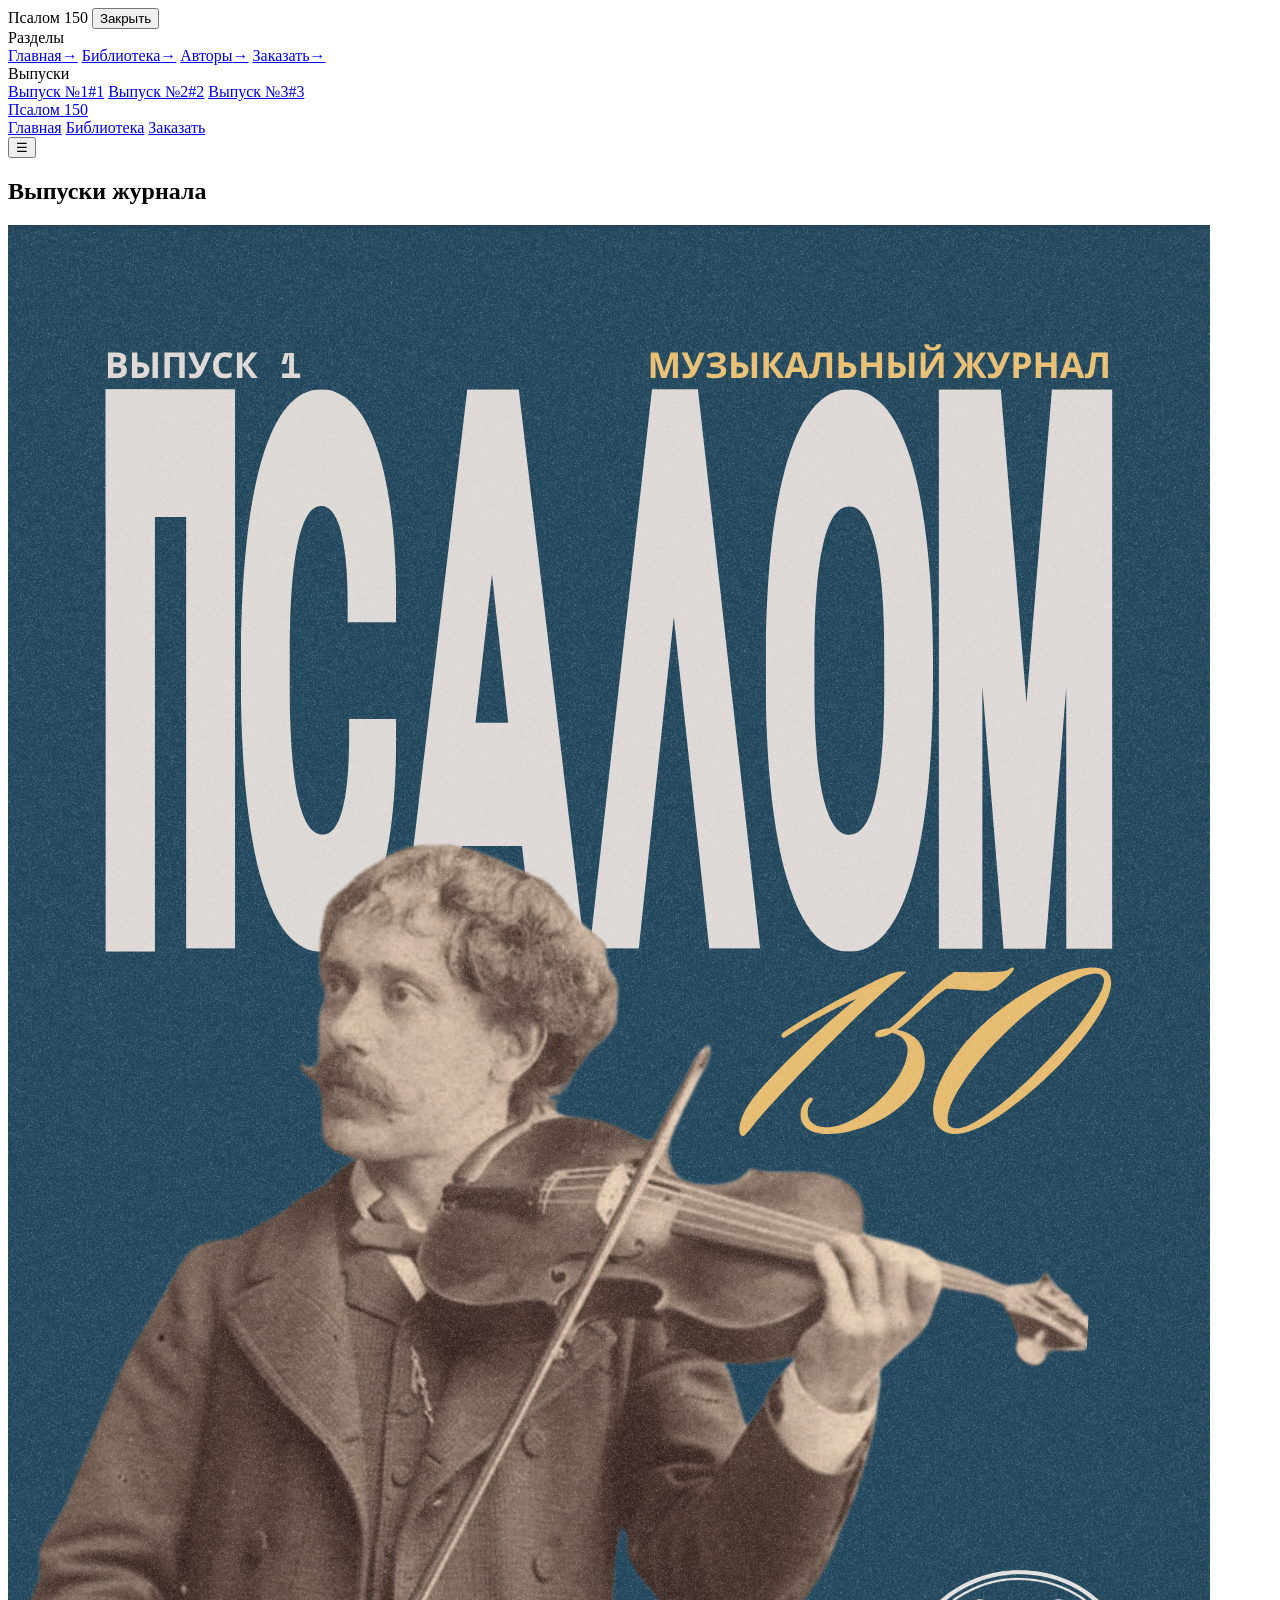
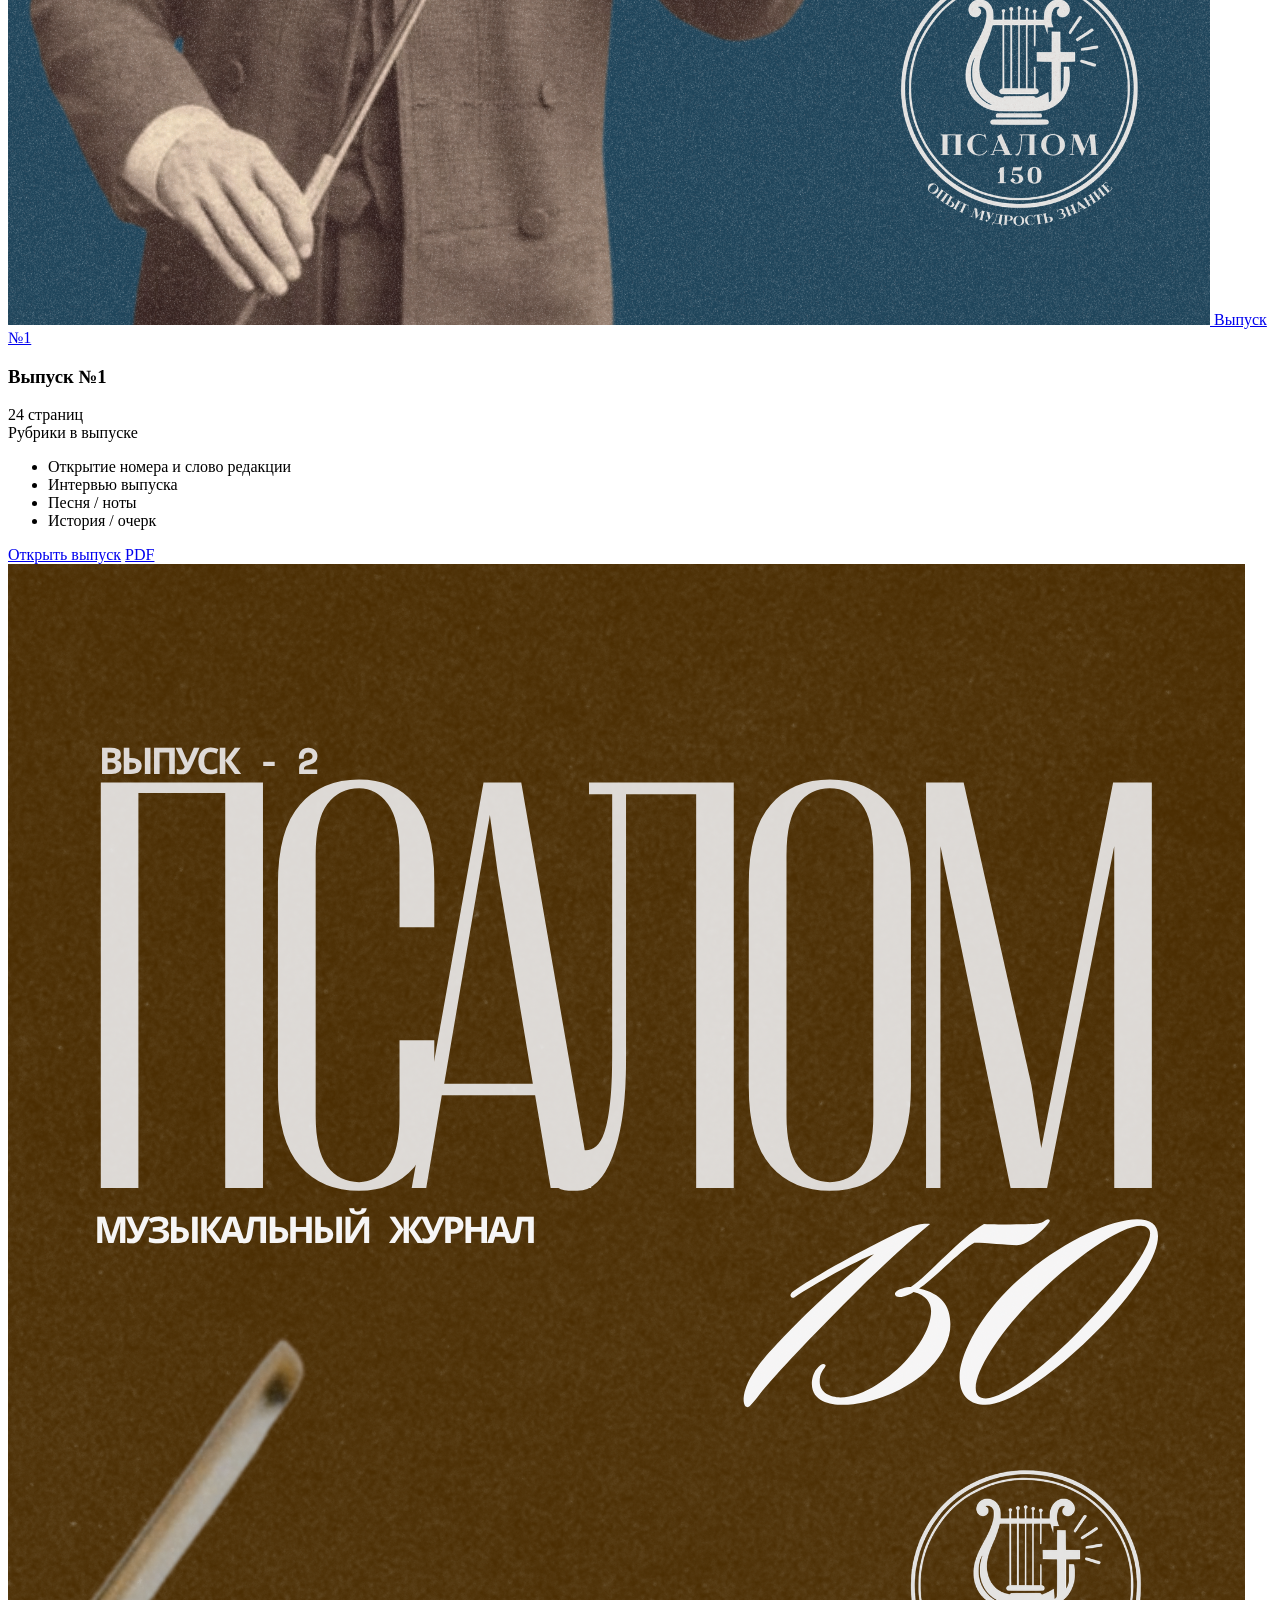
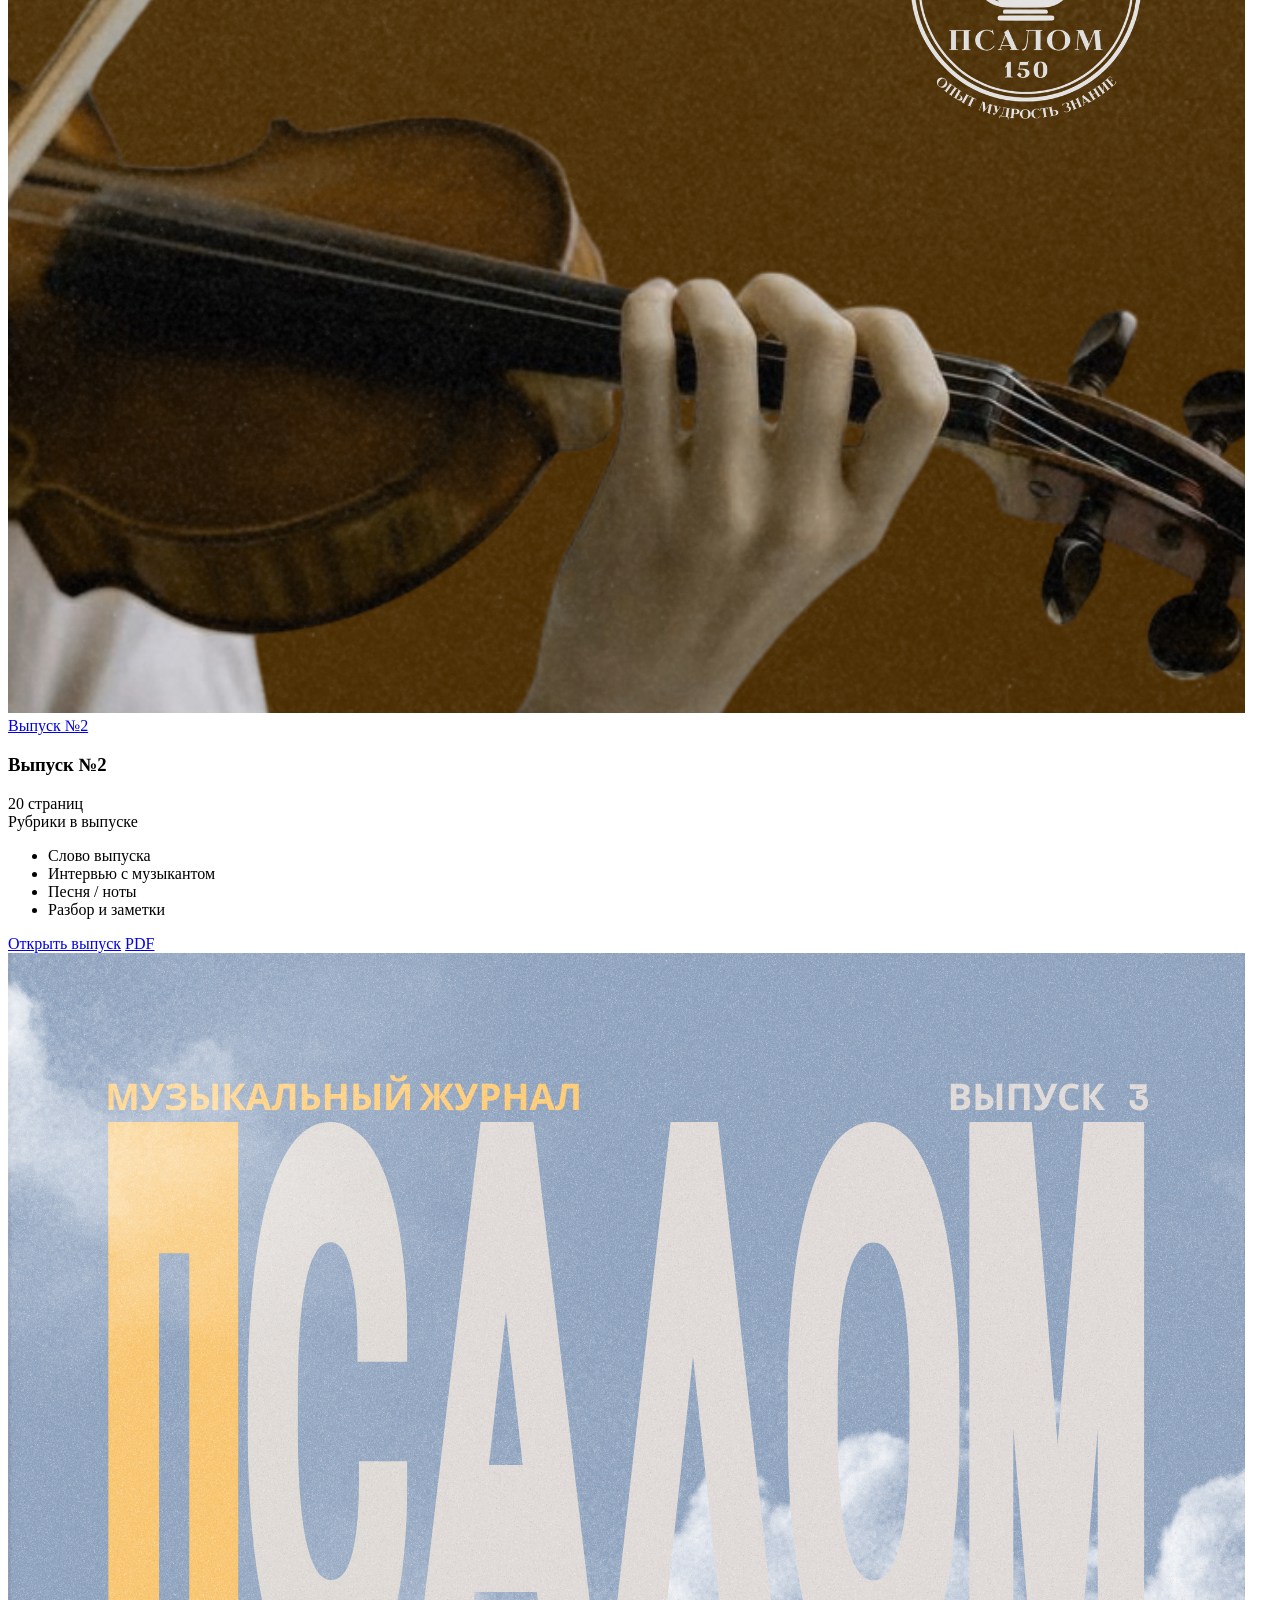
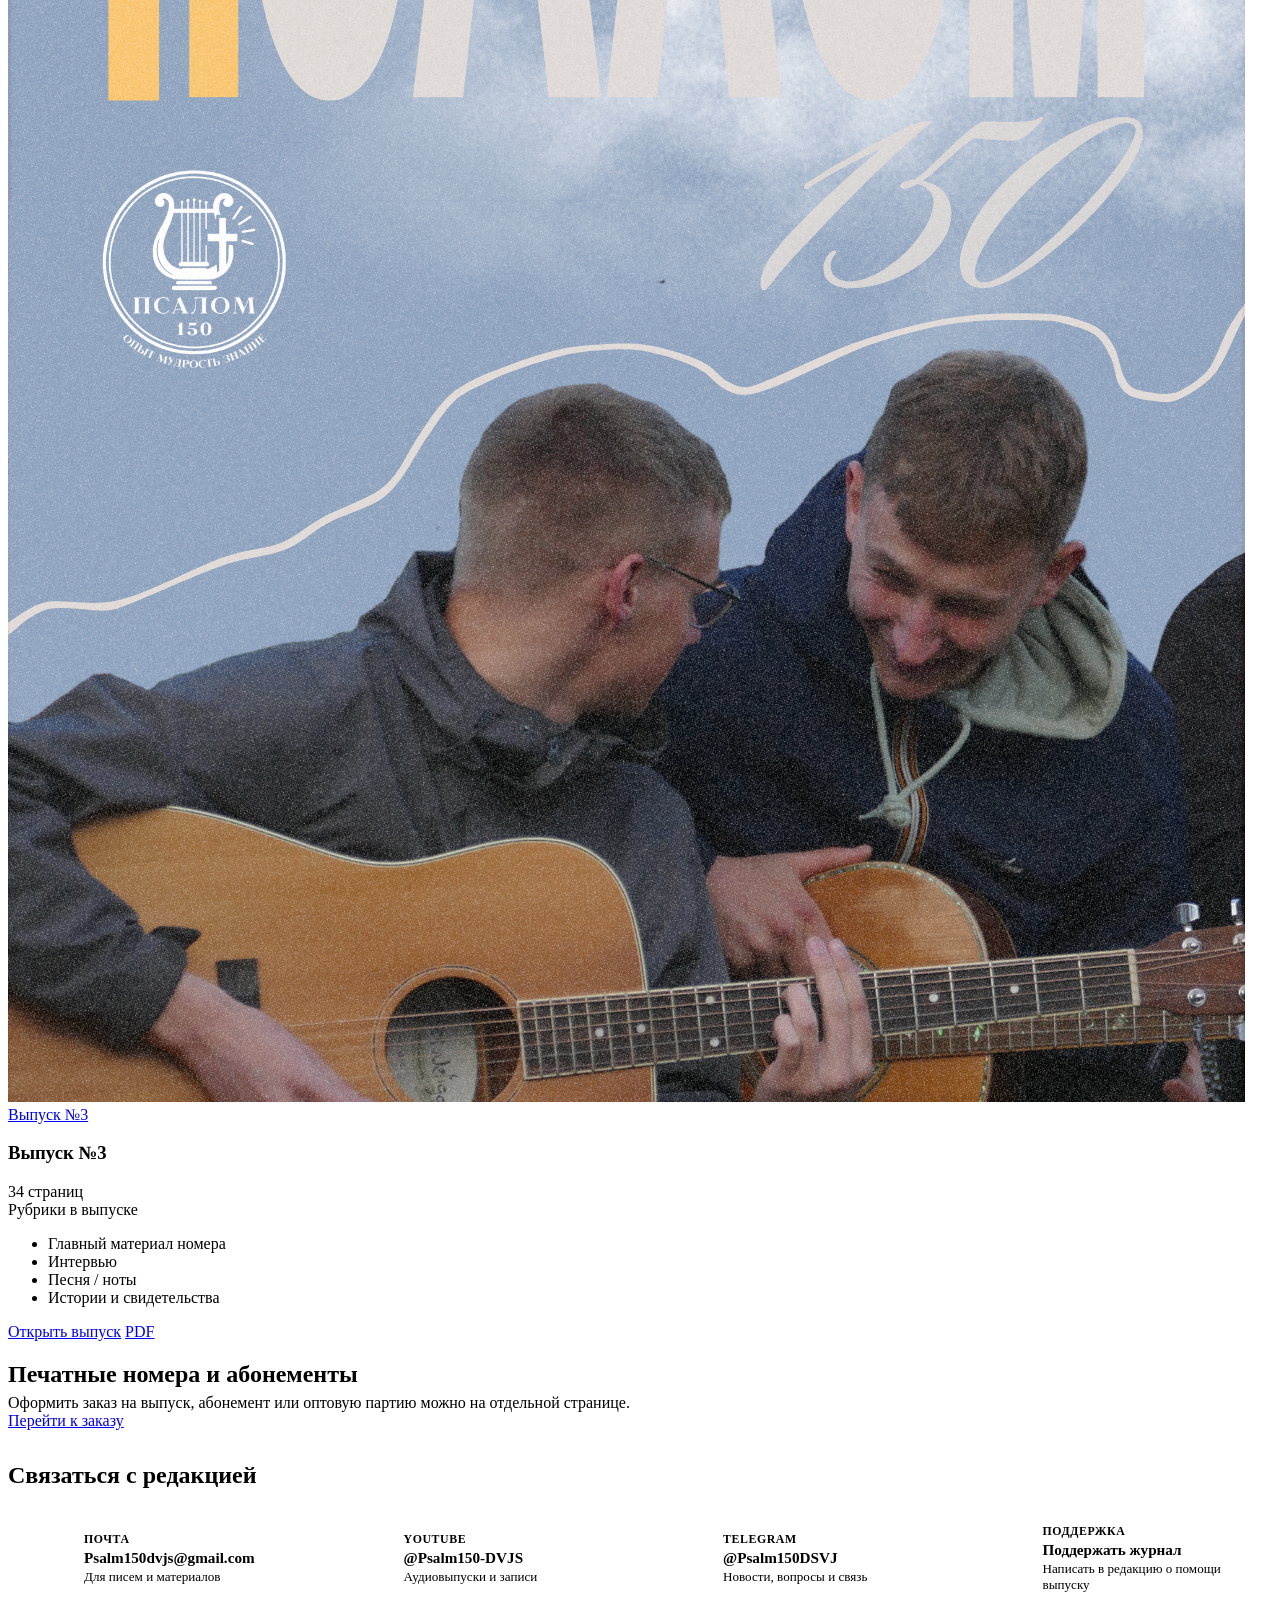
==== index.html @ 470414a0 "icons1" ====
<!DOCTYPE html>
<html lang="ru">
<head>
  <meta charset="UTF-8" />
  <meta name="viewport" content="width=device-width, initial-scale=1.0" />
  <title>Псалом 150</title>
  <link rel="stylesheet" href="styles.css" />
</head>
<body>
  <div id="drawerBackdrop" class="drawer-backdrop" aria-hidden="true"></div>
  <aside id="sideDrawer" class="drawer" aria-label="Меню навигации" aria-hidden="true">
    <div class="drawer-top">
      <span class="drawer-title">Псалом 150</span>
      <button id="closeDrawerBtn" type="button" class="drawer-close">Закрыть</button>
    </div>
    <div class="drawer-group">
      <div class="drawer-label">Разделы</div>
      <a class="drawer-link" href="index.html"><span>Главная</span><span>→</span></a>
      <a class="drawer-link" href="library.html"><span>Библиотека</span><span>→</span></a>
      <a class="drawer-link" href="library.html#authors-block"><span>Авторы</span><span>→</span></a>
      <a class="drawer-link" href="order.html"><span>Заказать</span><span>→</span></a>
    </div>
    <div class="drawer-group">
      <div class="drawer-label">Выпуски</div>
      <a class="drawer-link" href="issue-1.html"><span>Выпуск №1</span><span>#1</span></a>
      <a class="drawer-link" href="issue-2.html"><span>Выпуск №2</span><span>#2</span></a>
      <a class="drawer-link" href="issue-3.html"><span>Выпуск №3</span><span>#3</span></a>
    </div>
  </aside>

  <div class="container">
    <header>
      <a href="index.html" class="brand">Псалом 150</a>
      <div class="header-right">
        <div class="top-links">
          <a href="index.html">Главная</a>
          <a href="library.html">Библиотека</a>
          <a href="order.html">Заказать</a>
        </div>
        <button id="openDrawerBtn" type="button" class="menu-btn" aria-label="Открыть меню">☰</button>
      </div>
    </header>

    <section>
      <h2>Выпуски журнала</h2>
      <div id="homeIssuesGrid" class="issues-grid"></div>
    </section>

    <section class="order-banner">
      <div>
        <h2 style="margin-bottom:6px;">Печатные номера и абонементы</h2>
        <p class="muted" style="margin:0;">Оформить заказ на выпуск, абонемент или оптовую партию можно на отдельной странице.</p>
      </div>
      <a class="btn" href="order.html">Перейти к заказу</a>
    </section>

    <section class="contacts-section">
      <h2>Связаться с редакцией</h2>
      <div class="contacts-grid">
        <!-- Почта -->
        <a class="contact-card" href="mailto:Psalm150dvjs@gmail.com">
          <span class="contact-icon-box" aria-hidden="true">
            <svg viewBox="0 0 24 24" fill="currentColor">
              <path d="M4 6h16a2 2 0 0 1 2 2v8a2 2 0 0 1-2 2H4a2 2 0 0 1-2-2V8a2 2 0 0 1 2-2zm0 2v.4l8 5 8-5V8H4zm16 8v-5.2l-7.4 4.63a1 1 0 0 1-1.2 0L4 10.8V16h16z"/>
            </svg>
          </span>
          <span class="contact-info">
            <span class="contact-label">Почта</span>
            <span class="contact-value">Psalm150dvjs@gmail.com</span>
            <span class="contact-hint">Для писем и материалов</span>
          </span>
        </a>

        <!-- YouTube -->
        <a class="contact-card" href="https://www.youtube.com/@Psalm150-DVJS" target="_blank" rel="noopener">
          <span class="contact-icon-box" aria-hidden="true">
            <svg viewBox="0 0 24 24" fill="currentColor">
              <path d="M21.6 7.2a2.75 2.75 0 0 0-1.94-1.95C17.95 4.8 12 4.8 12 4.8s-5.95 0-7.66.45A2.75 2.75 0 0 0 2.4 7.2 28.8 28.8 0 0 0 2 12a28.8 28.8 0 0 0 .4 4.8 2.75 2.75 0 0 0 1.94 1.95c1.71.45 7.66.45 7.66.45s5.95 0 7.66-.45a2.75 2.75 0 0 0 1.94-1.95A28.8 28.8 0 0 0 22 12a28.8 28.8 0 0 0-.4-4.8zM10 15.1V8.9l5.4 3.1-5.4 3.1z"/>
            </svg>
          </span>
          <span class="contact-info">
            <span class="contact-label">YouTube</span>
            <span class="contact-value">@Psalm150-DVJS</span>
            <span class="contact-hint">Аудиовыпуски и записи</span>
          </span>
        </a>

        <!-- Telegram -->
        <a class="contact-card" href="https://t.me/Psalm150DSVJ" target="_blank" rel="noopener">
          <span class="contact-icon-box" aria-hidden="true">
            <svg viewBox="0 0 24 24" fill="currentColor">
              <path d="M20.66 4.71 3.38 11.38c-1.18.47-1.17 1.13-.22 1.42l4.43 1.38 10.25-6.47c.48-.3.93-.14.56.19l-8.3 7.49-.31 4.56c.45 0 .65-.21.9-.45l2.16-2.1 4.5 3.32c.83.46 1.42.22 1.63-.76l2.95-13.9c.3-1.22-.47-1.77-1.27-1.21z"/>
            </svg>
          </span>
          <span class="contact-info">
            <span class="contact-label">Telegram</span>
            <span class="contact-value">@Psalm150DSVJ</span>
            <span class="contact-hint">Новости, вопросы и связь</span>
          </span>
        </a>

        <!-- Поддержка (заглушка в стиле двойного P с картинки) -->
        <a class="contact-card" href="https://t.me/Psalm150DSVJ" target="_blank" rel="noopener">
          <span class="contact-icon-box" aria-hidden="true">
            <svg viewBox="0 0 24 24" fill="currentColor">
              <path d="M7.2 4.5h5.3c2.5 0 4.1 1.3 4.1 3.4 0 2.3-1.7 3.9-4.3 3.9H9.5l-.7 4.2H6.1l1.1-11.5zm2.4 5.3h1.6c1.3 0 2.2-.7 2.2-1.9 0-.9-.6-1.4-1.8-1.4H10l-.4 3.3z" opacity="0.58"/>
              <path d="M9.8 7.5h5.3c2.5 0 4.1 1.3 4.1 3.4 0 2.3-1.7 3.9-4.3 3.9h-2.1l-.7 4.2H9.4l.4-11.5zm2.4 5.3h1.6c1.3 0 2.2-.7 2.2-1.9 0-.9-.6-1.4-1.8-1.4h-1.6l-.4 3.3z"/>
            </svg>
          </span>
          <span class="contact-info">
            <span class="contact-label">Поддержка</span>
            <span class="contact-value">Поддержать журнал</span>
            <span class="contact-hint">Написать в редакцию о помощи выпуску</span>
          </span>
        </a>
      </div>
    </section>
  </div>

  <script src="app.js"></script>
</body>
</html>
---- styles.css ----
/* Contacts Footer Section */
.contacts-section {
  margin-top: 32px;
}

.contacts-grid {
  display: grid;
  grid-template-columns: repeat(auto-fit, minmax(215px, 1fr));
  gap: 14px;
}

.contact-card {
  display: flex;
  align-items: center;
  gap: 14px;
  background: var(--surface);
  border: 1px solid var(--border);
  border-radius: 14px;
  padding: 15px 16px;
  text-decoration: none;
  color: var(--text);
  box-shadow: var(--shadow);
  transition: border-color 0.16s ease, transform 0.12s ease;
}

.contact-card:hover {
  border-color: var(--accent);
  transform: translateY(-2px);
}

.contact-icon-box {
  flex: 0 0 46px;
  width: 46px;
  height: 46px;
  border-radius: 9px;
  background: var(--accent);
  color: #ffffff;
  display: inline-flex;
  align-items: center;
  justify-content: center;
  transition: background 0.16s ease;
}

.contact-card:hover .contact-icon-box {
  background: var(--accent-hover);
}

.contact-icon-box svg {
  width: 22px;
  height: 22px;
  display: block;
}

.contact-info {
  display: flex;
  flex-direction: column;
  gap: 2px;
  min-width: 0;
}

.contact-label {
  font-size: 0.74rem;
  font-weight: 700;
  text-transform: uppercase;
  letter-spacing: 0.05em;
  color: var(--accent);
}

.contact-value {
  font-size: 0.95rem;
  font-weight: 600;
  word-break: break-word;
}

.contact-hint {
  font-size: 0.82rem;
  color: var(--muted);
}
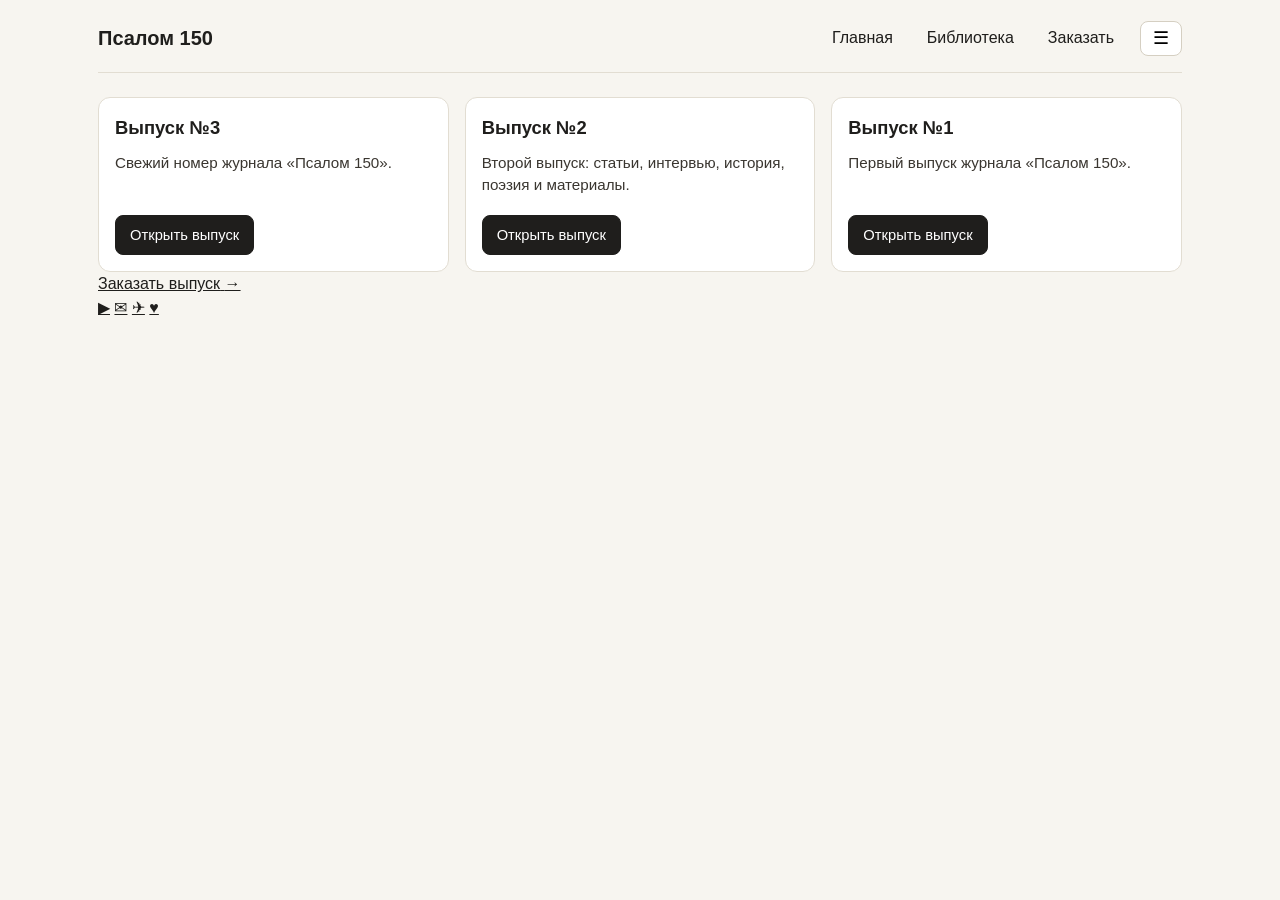
==== commit 582d2e5e: "index" ====
--- a/index.html
+++ b/index.html
@@ -22,9 +22,9 @@
     </div>
     <div class="drawer-group">
       <div class="drawer-label">Выпуски</div>
+      <a class="drawer-link" href="issue-3.html"><span>Выпуск №3</span><span>#3</span></a>
+      <a class="drawer-link" href="issue-2.html"><span>Выпуск №2</span><span>#2</span></a>
       <a class="drawer-link" href="issue-1.html"><span>Выпуск №1</span><span>#1</span></a>
-      <a class="drawer-link" href="issue-2.html"><span>Выпуск №2</span><span>#2</span></a>
-      <a class="drawer-link" href="issue-3.html"><span>Выпуск №3</span><span>#3</span></a>
     </div>
   </aside>
 
@@ -41,80 +41,45 @@
       </div>
     </header>
 
-    <section>
-      <h2>Выпуски журнала</h2>
-      <div id="homeIssuesGrid" class="issues-grid"></div>
+    <section aria-label="Последние выпуски">
+      <div id="homeLatestIssues" class="issues-grid">
+        <article class="issue-card">
+          <h3>Выпуск №3</h3>
+          <p>Свежий номер журнала «Псалом 150».</p>
+          <div class="entry-actions">
+            <a class="btn" href="issue-3.html">Открыть выпуск</a>
+          </div>
+        </article>
+        <article class="issue-card">
+          <h3>Выпуск №2</h3>
+          <p>Второй выпуск: статьи, интервью, история, поэзия и материалы.</p>
+          <div class="entry-actions">
+            <a class="btn" href="issue-2.html">Открыть выпуск</a>
+          </div>
+        </article>
+        <article class="issue-card">
+          <h3>Выпуск №1</h3>
+          <p>Первый выпуск журнала «Псалом 150».</p>
+          <div class="entry-actions">
+            <a class="btn" href="issue-1.html">Открыть выпуск</a>
+          </div>
+        </article>
+      </div>
     </section>
 
-    <section class="order-banner">
-      <div>
-        <h2 style="margin-bottom:6px;">Печатные номера и абонементы</h2>
-        <p class="muted" style="margin:0;">Оформить заказ на выпуск, абонемент или оптовую партию можно на отдельной странице.</p>
-      </div>
-      <a class="btn" href="order.html">Перейти к заказу</a>
+    <section class="order-banner" aria-label="Заказать выпуск">
+      <a class="order-banner-link" href="order.html">
+        <span>Заказать выпуск</span>
+        <span>→</span>
+      </a>
     </section>
 
-    <section class="contacts-section">
-      <h2>Связаться с редакцией</h2>
-      <div class="contacts-grid">
-        <!-- Почта -->
-        <a class="contact-card" href="mailto:Psalm150dvjs@gmail.com">
-          <span class="contact-icon-box" aria-hidden="true">
-            <svg viewBox="0 0 24 24" fill="currentColor">
-              <path d="M4 6h16a2 2 0 0 1 2 2v8a2 2 0 0 1-2 2H4a2 2 0 0 1-2-2V8a2 2 0 0 1 2-2zm0 2v.4l8 5 8-5V8H4zm16 8v-5.2l-7.4 4.63a1 1 0 0 1-1.2 0L4 10.8V16h16z"/>
-            </svg>
-          </span>
-          <span class="contact-info">
-            <span class="contact-label">Почта</span>
-            <span class="contact-value">Psalm150dvjs@gmail.com</span>
-            <span class="contact-hint">Для писем и материалов</span>
-          </span>
-        </a>
-
-        <!-- YouTube -->
-        <a class="contact-card" href="https://www.youtube.com/@Psalm150-DVJS" target="_blank" rel="noopener">
-          <span class="contact-icon-box" aria-hidden="true">
-            <svg viewBox="0 0 24 24" fill="currentColor">
-              <path d="M21.6 7.2a2.75 2.75 0 0 0-1.94-1.95C17.95 4.8 12 4.8 12 4.8s-5.95 0-7.66.45A2.75 2.75 0 0 0 2.4 7.2 28.8 28.8 0 0 0 2 12a28.8 28.8 0 0 0 .4 4.8 2.75 2.75 0 0 0 1.94 1.95c1.71.45 7.66.45 7.66.45s5.95 0 7.66-.45a2.75 2.75 0 0 0 1.94-1.95A28.8 28.8 0 0 0 22 12a28.8 28.8 0 0 0-.4-4.8zM10 15.1V8.9l5.4 3.1-5.4 3.1z"/>
-            </svg>
-          </span>
-          <span class="contact-info">
-            <span class="contact-label">YouTube</span>
-            <span class="contact-value">@Psalm150-DVJS</span>
-            <span class="contact-hint">Аудиовыпуски и записи</span>
-          </span>
-        </a>
-
-        <!-- Telegram -->
-        <a class="contact-card" href="https://t.me/Psalm150DSVJ" target="_blank" rel="noopener">
-          <span class="contact-icon-box" aria-hidden="true">
-            <svg viewBox="0 0 24 24" fill="currentColor">
-              <path d="M20.66 4.71 3.38 11.38c-1.18.47-1.17 1.13-.22 1.42l4.43 1.38 10.25-6.47c.48-.3.93-.14.56.19l-8.3 7.49-.31 4.56c.45 0 .65-.21.9-.45l2.16-2.1 4.5 3.32c.83.46 1.42.22 1.63-.76l2.95-13.9c.3-1.22-.47-1.77-1.27-1.21z"/>
-            </svg>
-          </span>
-          <span class="contact-info">
-            <span class="contact-label">Telegram</span>
-            <span class="contact-value">@Psalm150DSVJ</span>
-            <span class="contact-hint">Новости, вопросы и связь</span>
-          </span>
-        </a>
-
-        <!-- Поддержка (заглушка в стиле двойного P с картинки) -->
-        <a class="contact-card" href="https://t.me/Psalm150DSVJ" target="_blank" rel="noopener">
-          <span class="contact-icon-box" aria-hidden="true">
-            <svg viewBox="0 0 24 24" fill="currentColor">
-              <path d="M7.2 4.5h5.3c2.5 0 4.1 1.3 4.1 3.4 0 2.3-1.7 3.9-4.3 3.9H9.5l-.7 4.2H6.1l1.1-11.5zm2.4 5.3h1.6c1.3 0 2.2-.7 2.2-1.9 0-.9-.6-1.4-1.8-1.4H10l-.4 3.3z" opacity="0.58"/>
-              <path d="M9.8 7.5h5.3c2.5 0 4.1 1.3 4.1 3.4 0 2.3-1.7 3.9-4.3 3.9h-2.1l-.7 4.2H9.4l.4-11.5zm2.4 5.3h1.6c1.3 0 2.2-.7 2.2-1.9 0-.9-.6-1.4-1.8-1.4h-1.6l-.4 3.3z"/>
-            </svg>
-          </span>
-          <span class="contact-info">
-            <span class="contact-label">Поддержка</span>
-            <span class="contact-value">Поддержать журнал</span>
-            <span class="contact-hint">Написать в редакцию о помощи выпуску</span>
-          </span>
-        </a>
-      </div>
-    </section>
+    <footer class="social-bar" aria-label="Соцсети и контакты">
+      <a class="social-icon-btn" href="https://www.youtube.com/@Psalm150-DVJS" target="_blank" rel="noopener noreferrer" aria-label="YouTube" title="YouTube">▶</a>
+      <a class="social-icon-btn" href="mailto:Psalm150dvjs@gmail.com" aria-label="Почта" title="Почта">✉</a>
+      <a class="social-icon-btn" href="https://t.me/Psalm150DSVJ" target="_blank" rel="noopener noreferrer" aria-label="Telegram" title="Telegram">✈</a>
+      <a class="social-icon-btn" href="#support" aria-label="Поддержка (скоро)" title="Поддержка (заглушка)">♥</a>
+    </footer>
   </div>
 
   <script src="app.js"></script>
--- a/styles.css
+++ b/styles.css
@@ -1,78 +1,325 @@
-/* Contacts Footer Section */
-.contacts-section {
-  margin-top: 32px;
-}
-
-.contacts-grid {
+* {
+  box-sizing: border-box;
+}
+
+body {
+  margin: 0;
+  font-family: -apple-system, BlinkMacSystemFont, "Segoe UI", Roboto, Arial, sans-serif;
+  background: #f7f5f0;
+  color: #1f1e1c;
+  line-height: 1.5;
+}
+
+a {
+  color: #1f1e1c;
+}
+
+.container {
+  max-width: 1120px;
+  margin: 0 auto;
+  padding: 20px 18px 48px;
+}
+
+header {
+  display: flex;
+  justify-content: space-between;
+  align-items: center;
+  gap: 16px;
+  padding-bottom: 16px;
+  margin-bottom: 24px;
+  border-bottom: 1px solid #e2ddd2;
+}
+
+.brand {
+  font-size: 1.25rem;
+  font-weight: 700;
+  text-decoration: none;
+}
+
+.header-right {
+  display: flex;
+  align-items: center;
+  gap: 16px;
+}
+
+.top-links {
+  display: flex;
+  gap: 14px;
+  flex-wrap: wrap;
+}
+
+.top-links a {
+  text-decoration: none;
+  padding: 6px 10px;
+  border-radius: 8px;
+}
+
+.top-links a:hover {
+  background: #eae5da;
+}
+
+.menu-btn {
+  border: 1px solid #d5cfc2;
+  background: #fff;
+  border-radius: 8px;
+  padding: 6px 12px;
+  font-size: 1.1rem;
+  cursor: pointer;
+}
+
+h1 {
+  margin: 0 0 20px;
+  font-size: 2rem;
+}
+
+h2 {
+  margin: 28px 0 14px;
+  font-size: 1.35rem;
+}
+
+.filter-panel {
+  background: #fff;
+  border: 1px solid #e2ddd2;
+  border-radius: 12px;
+  padding: 16px;
+}
+
+.filter-grid {
   display: grid;
-  grid-template-columns: repeat(auto-fit, minmax(215px, 1fr));
+  grid-template-columns: repeat(auto-fit, minmax(220px, 1fr));
   gap: 14px;
 }
 
-.contact-card {
-  display: flex;
+.filter-grid label {
+  display: block;
+  font-size: 0.9rem;
+  font-weight: 600;
+  margin-bottom: 6px;
+}
+
+.filter-grid input,
+.filter-grid select {
+  width: 100%;
+  padding: 9px 12px;
+  border: 1px solid #cfc8ba;
+  border-radius: 8px;
+  background: #fff;
+  font-size: 0.95rem;
+}
+
+.entries-list,
+.issues-grid {
+  display: grid;
+  grid-template-columns: repeat(auto-fill, minmax(280px, 1fr));
+  gap: 16px;
+}
+
+.entry-card,
+.issue-card {
+  background: #fff;
+  border: 1px solid #e2ddd2;
+  border-radius: 12px;
+  padding: 16px;
+  display: flex;
+  flex-direction: column;
+  gap: 10px;
+}
+
+.entry-meta {
+  font-size: 0.85rem;
+  color: #666055;
+}
+
+.entry-title,
+.issue-card h3 {
+  margin: 0;
+  font-size: 1.15rem;
+}
+
+.entry-author {
+  font-size: 0.92rem;
+  color: #46423b;
+}
+
+.entry-note,
+.issue-card p {
+  margin: 0;
+  font-size: 0.95rem;
+  color: #3a3630;
+}
+
+.entry-actions {
+  margin-top: auto;
+  padding-top: 8px;
+  display: flex;
+  gap: 8px;
+  flex-wrap: wrap;
+}
+
+.btn {
+  display: inline-block;
+  padding: 8px 14px;
+  border-radius: 8px;
+  border: 1px solid #1f1e1c;
+  background: #1f1e1c;
+  color: #fff;
+  text-decoration: none;
+  font-size: 0.92rem;
+  cursor: pointer;
+}
+
+.btn:hover {
+  opacity: 0.9;
+}
+
+/* Боковое меню */
+.drawer-backdrop {
+  display: none;
+  position: fixed;
+  inset: 0;
+  background: rgba(0, 0, 0, 0.45);
+  z-index: 900;
+}
+
+.drawer-backdrop.open {
+  display: block;
+}
+
+.drawer {
+  position: fixed;
+  top: 0;
+  right: 0;
+  width: min(85vw, 320px);
+  height: 100vh;
+  background: #fff;
+  z-index: 950;
+  padding: 20px;
+  transform: translateX(100%);
+  transition: transform 0.2s ease;
+  overflow-y: auto;
+}
+
+.drawer.open {
+  transform: translateX(0);
+}
+
+.drawer-top {
+  display: flex;
+  justify-content: space-between;
   align-items: center;
-  gap: 14px;
-  background: var(--surface);
-  border: 1px solid var(--border);
+  margin-bottom: 20px;
+}
+
+.drawer-title {
+  font-weight: 700;
+  font-size: 1.1rem;
+}
+
+.drawer-close {
+  border: 1px solid #d5cfc2;
+  background: #fff;
+  border-radius: 8px;
+  padding: 5px 10px;
+  cursor: pointer;
+}
+
+.drawer-group {
+  margin-bottom: 20px;
+}
+
+.drawer-label {
+  font-size: 0.8rem;
+  text-transform: uppercase;
+  color: #706a5e;
+  margin-bottom: 8px;
+}
+
+.drawer-link {
+  display: flex;
+  justify-content: space-between;
+  padding: 8px 4px;
+  text-decoration: none;
+  border-bottom: 1px solid #f0ece3;
+}
+
+/* Модальное окно чтения */
+.reader-modal {
+  display: none;
+  position: fixed;
+  inset: 0;
+  z-index: 1000;
+}
+
+.reader-modal.open {
+  display: block;
+}
+
+.reader-backdrop {
+  position: fixed;
+  inset: 0;
+  background: rgba(0, 0, 0, 0.58);
+}
+
+.reader-dialog {
+  position: relative;
+  z-index: 1001;
+  width: min(94vw, 1140px);
+  height: min(92vh, 920px);
+  max-height: 92vh;
+  margin: 4vh auto;
+  background: #fff;
   border-radius: 14px;
-  padding: 15px 16px;
-  text-decoration: none;
-  color: var(--text);
-  box-shadow: var(--shadow);
-  transition: border-color 0.16s ease, transform 0.12s ease;
-}
-
-.contact-card:hover {
-  border-color: var(--accent);
-  transform: translateY(-2px);
-}
-
-.contact-icon-box {
-  flex: 0 0 46px;
-  width: 46px;
-  height: 46px;
-  border-radius: 9px;
-  background: var(--accent);
-  color: #ffffff;
-  display: inline-flex;
-  align-items: center;
-  justify-content: center;
-  transition: background 0.16s ease;
-}
-
-.contact-card:hover .contact-icon-box {
-  background: var(--accent-hover);
-}
-
-.contact-icon-box svg {
-  width: 22px;
-  height: 22px;
-  display: block;
-}
-
-.contact-info {
+  padding: 24px 28px;
   display: flex;
   flex-direction: column;
-  gap: 2px;
-  min-width: 0;
-}
-
-.contact-label {
-  font-size: 0.74rem;
-  font-weight: 700;
-  text-transform: uppercase;
-  letter-spacing: 0.05em;
-  color: var(--accent);
-}
-
-.contact-value {
-  font-size: 0.95rem;
-  font-weight: 600;
-  word-break: break-word;
-}
-
-.contact-hint {
-  font-size: 0.82rem;
-  color: var(--muted);
+  gap: 16px;
+  overflow: hidden;
+  box-shadow: 0 24px 60px rgba(0, 0, 0, 0.28);
+}
+
+.reader-header {
+  display: flex;
+  justify-content: space-between;
+  align-items: flex-start;
+  gap: 16px;
+  border-bottom: 1px solid #e6e2d8;
+  padding-bottom: 14px;
+  flex-shrink: 0;
+}
+
+.reader-body {
+  flex: 1 1 auto;
+  min-height: 0;
+  overflow-y: auto;
+  padding-right: 8px;
+  line-height: 1.7;
+  font-size: 1.05rem;
+}
+
+.reader-body p {
+  margin: 0 0 14px;
+  max-width: 78ch;
+  white-space: pre-line;
+}
+
+.reader-footer {
+  border-top: 1px solid #e6e2d8;
+  padding-top: 14px;
+  display: flex;
+  justify-content: flex-end;
+  flex-shrink: 0;
+}
+
+@media (max-width: 640px) {
+  .reader-dialog {
+    width: 96vw;
+    height: 94vh;
+    max-height: 94vh;
+    margin: 3vh auto;
+    padding: 16px;
+  }
+
+  .top-links {
+    display: none;
+  }
 }
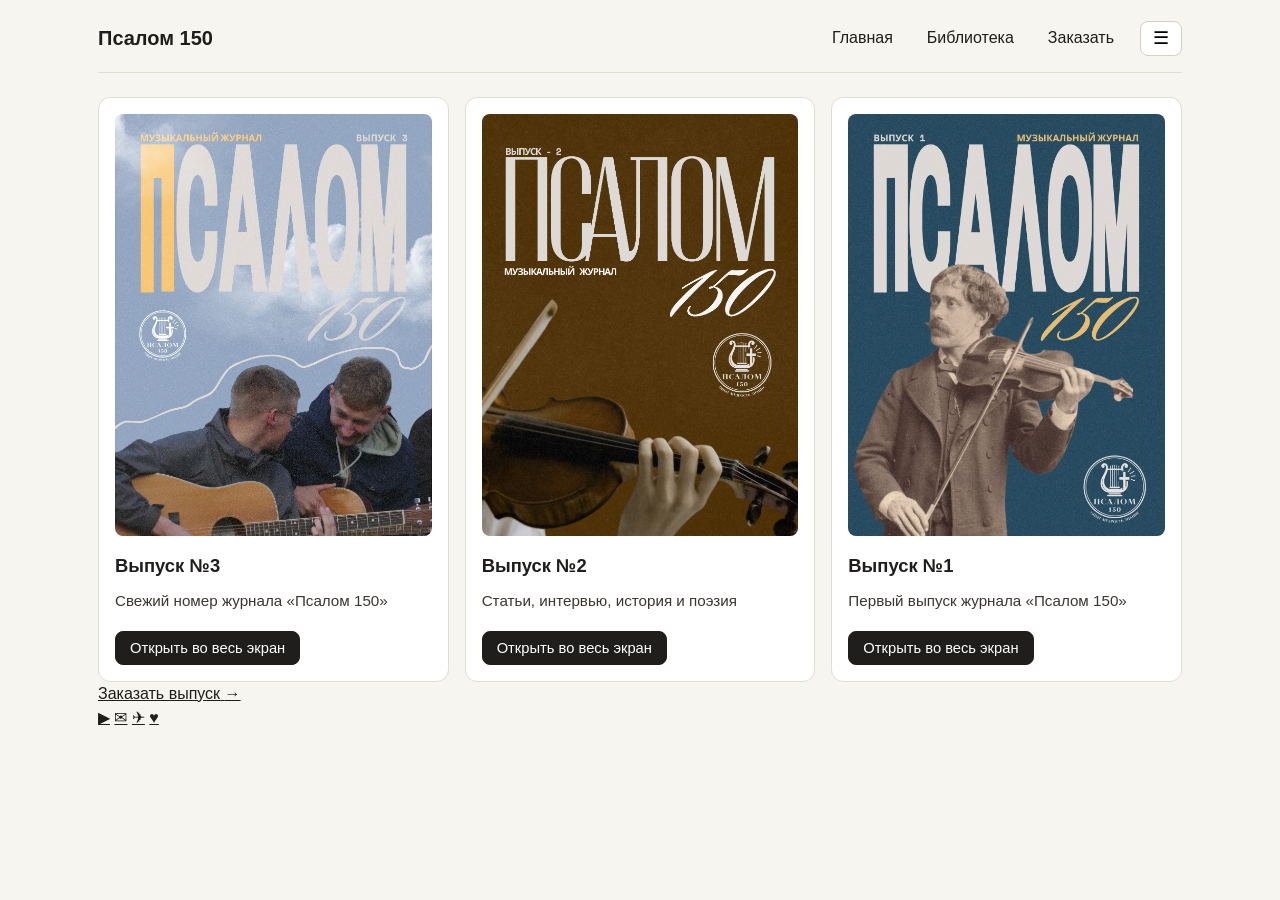
==== commit fae135bf: "главный экран иконки" ====
--- a/index.html
+++ b/index.html
@@ -22,9 +22,9 @@
     </div>
     <div class="drawer-group">
       <div class="drawer-label">Выпуски</div>
-      <a class="drawer-link" href="issue-3.html"><span>Выпуск №3</span><span>#3</span></a>
-      <a class="drawer-link" href="issue-2.html"><span>Выпуск №2</span><span>#2</span></a>
-      <a class="drawer-link" href="issue-1.html"><span>Выпуск №1</span><span>#1</span></a>
+      <button type="button" class="drawer-link drawer-btn-link" data-open-issue="3"><span>Выпуск №3</span><span>#3</span></button>
+      <button type="button" class="drawer-link drawer-btn-link" data-open-issue="2"><span>Выпуск №2</span><span>#2</span></button>
+      <button type="button" class="drawer-link drawer-btn-link" data-open-issue="1"><span>Выпуск №1</span><span>#1</span></button>
     </div>
   </aside>
 
@@ -42,29 +42,7 @@
     </header>
 
     <section aria-label="Последние выпуски">
-      <div id="homeLatestIssues" class="issues-grid">
-        <article class="issue-card">
-          <h3>Выпуск №3</h3>
-          <p>Свежий номер журнала «Псалом 150».</p>
-          <div class="entry-actions">
-            <a class="btn" href="issue-3.html">Открыть выпуск</a>
-          </div>
-        </article>
-        <article class="issue-card">
-          <h3>Выпуск №2</h3>
-          <p>Второй выпуск: статьи, интервью, история, поэзия и материалы.</p>
-          <div class="entry-actions">
-            <a class="btn" href="issue-2.html">Открыть выпуск</a>
-          </div>
-        </article>
-        <article class="issue-card">
-          <h3>Выпуск №1</h3>
-          <p>Первый выпуск журнала «Псалом 150».</p>
-          <div class="entry-actions">
-            <a class="btn" href="issue-1.html">Открыть выпуск</a>
-          </div>
-        </article>
-      </div>
+      <div id="homeLatestIssues" class="issues-grid"></div>
     </section>
 
     <section class="order-banner" aria-label="Заказать выпуск">
@@ -82,6 +60,26 @@
     </footer>
   </div>
 
+  <!-- Полноэкранный просмотрщик страниц выпуска -->
+  <div id="issueViewerModal" class="issue-viewer" aria-hidden="true">
+    <div class="issue-viewer-topbar">
+      <div class="issue-viewer-title-wrap">
+        <strong id="issueViewerTitle">Выпуск</strong>
+        <span id="issueViewerPageInfo" class="issue-viewer-page-info"></span>
+      </div>
+      <div class="issue-viewer-controls">
+        <button id="issuePrevPageBtn" type="button" class="viewer-btn">← Назад</button>
+        <button id="issueNextPageBtn" type="button" class="viewer-btn">Вперёд →</button>
+        <button id="issueFullscreenBtn" type="button" class="viewer-btn" title="На весь экран">⛶</button>
+        <button id="issueCloseViewerBtn" type="button" class="viewer-btn viewer-close-btn">✕ Закрыть</button>
+      </div>
+    </div>
+    <div id="issueViewerStage" class="issue-viewer-stage">
+      <img id="issuePageImage" class="issue-page-image" alt="" />
+      <div id="issueViewerStatus" class="issue-viewer-status"></div>
+    </div>
+  </div>
+
   <script src="app.js"></script>
 </body>
 </html>
--- a/styles.css
+++ b/styles.css
@@ -322,4 +322,140 @@
   .top-links {
     display: none;
   }
+}
+
+.drawer-btn-link {
+  width: 100%;
+  background: transparent;
+  border: 0;
+  border-bottom: 1px solid #f0ece3;
+  font: inherit;
+  color: inherit;
+  text-align: left;
+  cursor: pointer;
+}
+
+.issue-card {
+  cursor: pointer;
+  transition: transform 0.15s ease, box-shadow 0.15s ease;
+}
+
+.issue-card:hover {
+  transform: translateY(-2px);
+  box-shadow: 0 8px 20px rgba(0, 0, 0, 0.06);
+}
+
+.issue-cover-wrap {
+  width: 100%;
+  aspect-ratio: 3 / 4;
+  border-radius: 8px;
+  overflow: hidden;
+  background: #efece4;
+  margin-bottom: 6px;
+}
+
+.issue-cover-img {
+  width: 100%;
+  height: 100%;
+  object-fit: cover;
+  display: block;
+}
+
+.issue-viewer {
+  display: none;
+  position: fixed;
+  inset: 0;
+  z-index: 2000;
+  background: #141311;
+  color: #f7f5f0;
+  flex-direction: column;
+}
+
+.issue-viewer.open {
+  display: flex;
+}
+
+.issue-viewer-topbar {
+  display: flex;
+  justify-content: space-between;
+  align-items: center;
+  gap: 12px;
+  padding: 12px 18px;
+  background: #1e1c19;
+  border-bottom: 1px solid #332f2a;
+  flex-wrap: wrap;
+}
+
+.issue-viewer-title-wrap {
+  display: flex;
+  align-items: center;
+  gap: 12px;
+}
+
+.issue-viewer-page-info {
+  font-size: 0.92rem;
+  color: #cfc8ba;
+}
+
+.issue-viewer-controls {
+  display: flex;
+  align-items: center;
+  gap: 8px;
+  flex-wrap: wrap;
+}
+
+.viewer-btn {
+  padding: 7px 12px;
+  border-radius: 8px;
+  border: 1px solid #4a453d;
+  background: #2b2824;
+  color: #f7f5f0;
+  font-size: 0.9rem;
+  cursor: pointer;
+}
+
+.viewer-btn:hover:not(:disabled) {
+  background: #3b3731;
+}
+
+.viewer-btn:disabled {
+  opacity: 0.45;
+  cursor: default;
+}
+
+.issue-viewer-stage {
+  flex: 1 1 auto;
+  min-height: 0;
+  display: flex;
+  align-items: center;
+  justify-content: center;
+  padding: 16px;
+  overflow: auto;
+  position: relative;
+}
+
+.issue-page-image {
+  max-width: 100%;
+  max-height: 100%;
+  width: auto;
+  height: auto;
+  object-fit: contain;
+  box-shadow: 0 18px 45px rgba(0, 0, 0, 0.55);
+  border-radius: 4px;
+}
+
+.issue-viewer-status {
+  position: absolute;
+  bottom: 14px;
+  left: 50%;
+  transform: translateX(-50%);
+  background: rgba(20, 19, 17, 0.85);
+  color: #f7f5f0;
+  padding: 6px 12px;
+  border-radius: 8px;
+  font-size: 0.88rem;
+}
+
+.issue-viewer-status:empty {
+  display: none;
 }
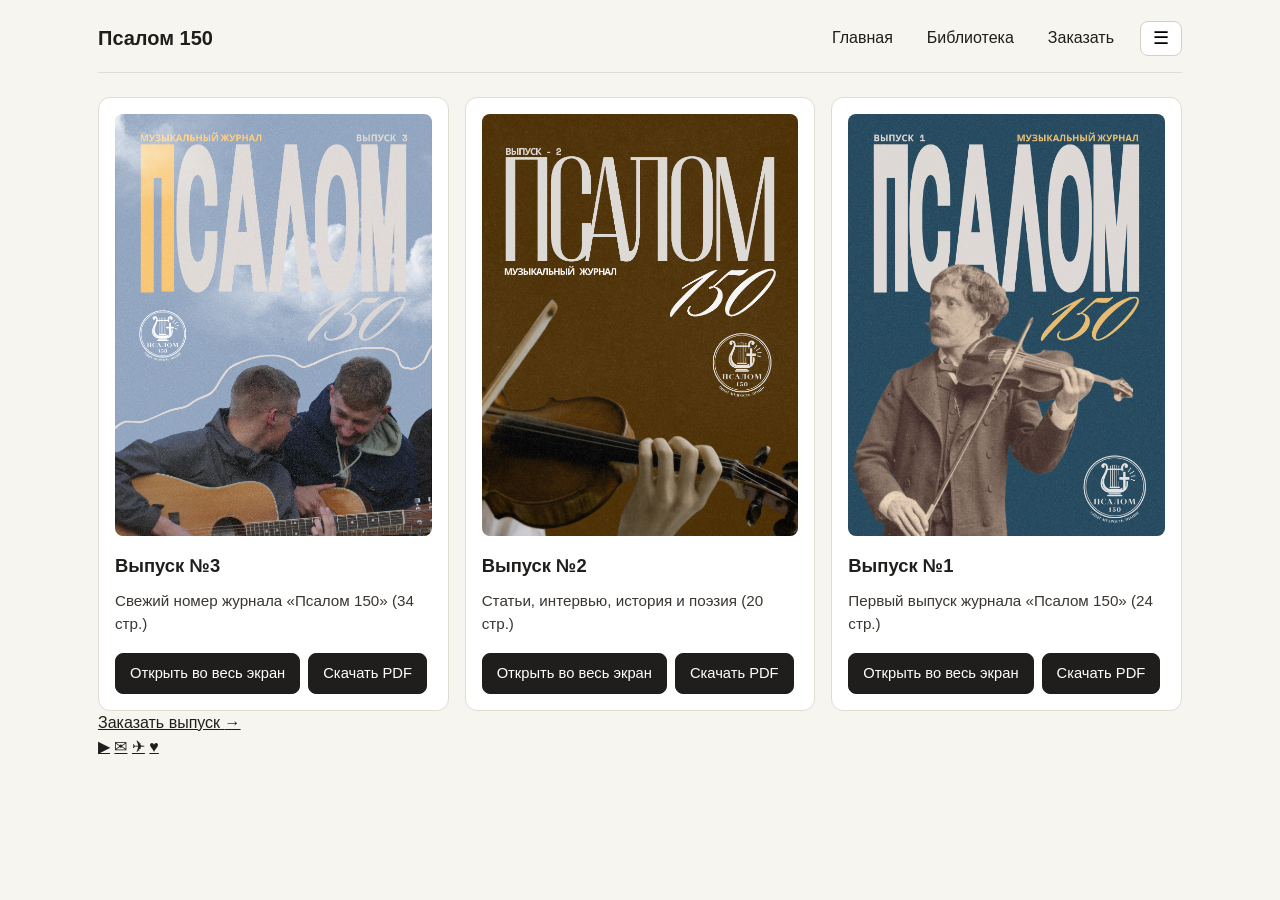
==== commit c033644d: "просмотр" ====
--- a/index.html
+++ b/index.html
@@ -70,10 +70,10 @@
       <div class="issue-viewer-controls">
         <button id="issuePrevPageBtn" type="button" class="viewer-btn">← Назад</button>
         <button id="issueNextPageBtn" type="button" class="viewer-btn">Вперёд →</button>
+        <button id="issueSpreadToggleBtn" type="button" class="viewer-btn">Разворот</button>
         <button id="issueFullscreenBtn" type="button" class="viewer-btn" title="На весь экран">⛶</button>
         <button id="issueCloseViewerBtn" type="button" class="viewer-btn viewer-close-btn">✕ Закрыть</button>
       </div>
-    </div>
     <div id="issueViewerStage" class="issue-viewer-stage">
       <img id="issuePageImage" class="issue-page-image" alt="" />
       <div id="issueViewerStatus" class="issue-viewer-status"></div>
--- a/styles.css
+++ b/styles.css
@@ -429,6 +429,7 @@
   display: flex;
   align-items: center;
   justify-content: center;
+  gap: 12px;
   padding: 16px;
   overflow: auto;
   position: relative;
@@ -444,6 +445,21 @@
   border-radius: 4px;
 }
 
+.issue-viewer-stage.spread-mode .issue-page-image {
+  max-width: 48%;
+  max-height: 100%;
+}
+
+.issue-viewer-stage.spread-mode.single-slot .issue-page-image {
+  max-width: 100%;
+}
+
+@media (max-width: 768px) {
+  .issue-viewer-stage.spread-mode .issue-page-image {
+    max-width: 100%;
+  }
+}
+
 .issue-viewer-status {
   position: absolute;
   bottom: 14px;
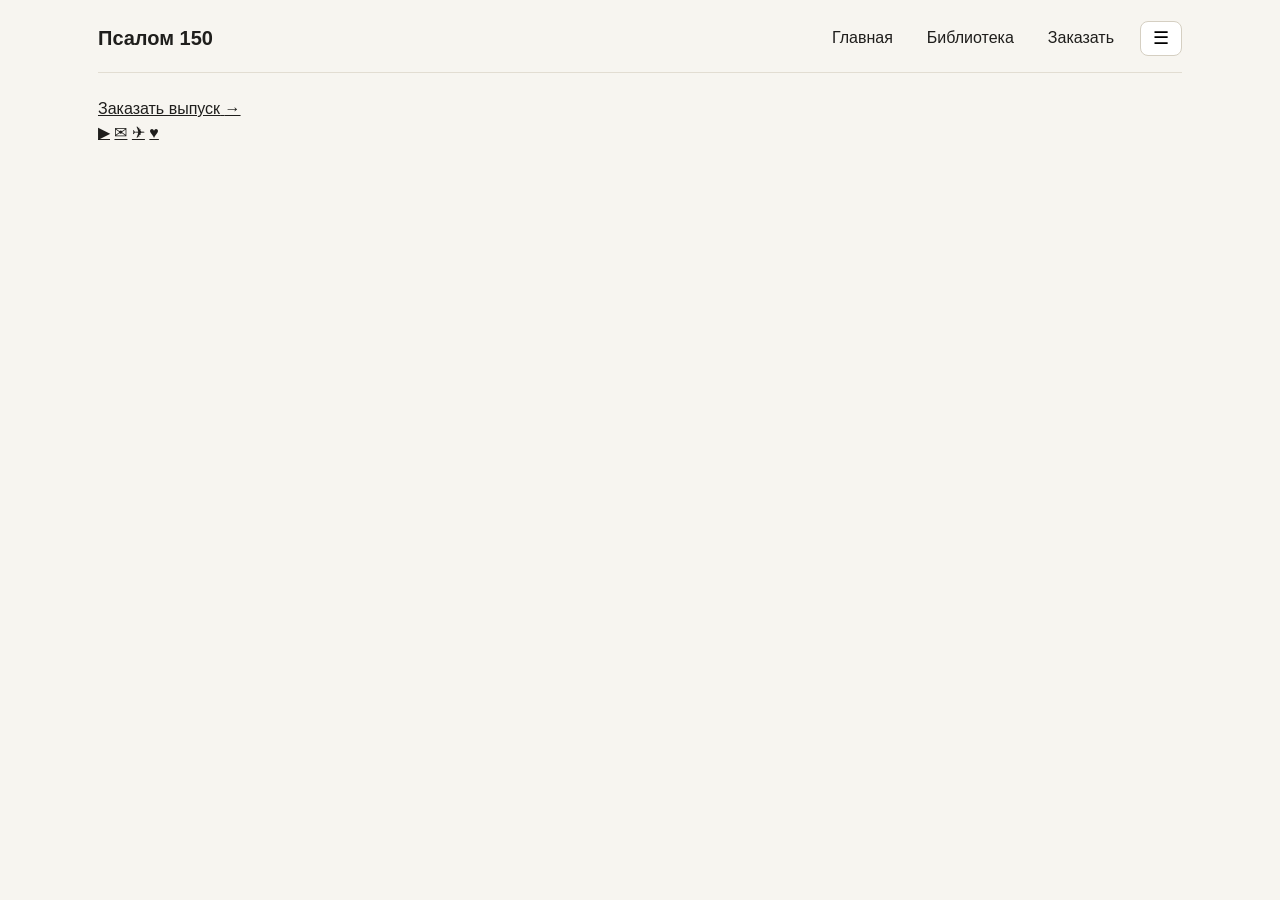
==== commit 07842196: "prosmotr" ====
--- a/index.html
+++ b/index.html
@@ -62,6 +62,7 @@
 
   <!-- Полноэкранный просмотрщик страниц выпуска -->
   <div id="issueViewerModal" class="issue-viewer" aria-hidden="true">
+    <div class="issue-viewer-hover-zone" aria-hidden="true"></div>
     <div class="issue-viewer-topbar">
       <div class="issue-viewer-title-wrap">
         <strong id="issueViewerTitle">Выпуск</strong>
@@ -74,6 +75,7 @@
         <button id="issueFullscreenBtn" type="button" class="viewer-btn" title="На весь экран">⛶</button>
         <button id="issueCloseViewerBtn" type="button" class="viewer-btn viewer-close-btn">✕ Закрыть</button>
       </div>
+    </div>
     <div id="issueViewerStage" class="issue-viewer-stage">
       <img id="issuePageImage" class="issue-page-image" alt="" />
       <div id="issueViewerStatus" class="issue-viewer-status"></div>
--- a/styles.css
+++ b/styles.css
@@ -375,15 +375,40 @@
   display: flex;
 }
 
+.issue-viewer-hover-zone {
+  position: fixed;
+  top: 0;
+  left: 0;
+  right: 0;
+  height: 44px;
+  z-index: 2005;
+  pointer-events: auto;
+}
+
 .issue-viewer-topbar {
+  position: fixed;
+  top: 0;
+  left: 0;
+  right: 0;
+  z-index: 2010;
   display: flex;
   justify-content: space-between;
   align-items: center;
   gap: 12px;
   padding: 12px 18px;
-  background: #1e1c19;
+  background: rgba(30, 28, 25, 0.96);
+  backdrop-filter: blur(6px);
   border-bottom: 1px solid #332f2a;
   flex-wrap: wrap;
+  transform: translateY(-100%);
+  transition: transform 0.2s ease;
+}
+
+.issue-viewer-hover-zone:hover + .issue-viewer-topbar,
+.issue-viewer-topbar:hover,
+.issue-viewer-topbar:focus-within,
+.issue-viewer.topbar-visible .issue-viewer-topbar {
+  transform: translateY(0);
 }
 
 .issue-viewer-title-wrap {
@@ -426,42 +451,83 @@
 .issue-viewer-stage {
   flex: 1 1 auto;
   min-height: 0;
-  display: flex;
-  align-items: center;
-  justify-content: center;
-  gap: 12px;
+  width: 100%;
+  height: 100%;
+  display: flex;
+  align-items: safe center;
+  justify-content: safe center;
   padding: 16px;
   overflow: auto;
   position: relative;
 }
 
+.issue-viewer-pages {
+  display: flex;
+  align-items: center;
+  justify-content: center;
+  gap: 14px;
+  margin: auto;
+  flex-shrink: 0;
+}
+
 .issue-page-image {
-  max-width: 100%;
-  max-height: 100%;
+  display: block;
+  max-width: min(92vw, 1100px);
+  max-height: calc(100vh - 48px);
   width: auto;
   height: auto;
   object-fit: contain;
   box-shadow: 0 18px 45px rgba(0, 0, 0, 0.55);
   border-radius: 4px;
+  cursor: zoom-in;
+  user-select: none;
+  -webkit-user-drag: none;
 }
 
 .issue-viewer-stage.spread-mode .issue-page-image {
-  max-width: 48%;
-  max-height: 100%;
-}
-
-.issue-viewer-stage.spread-mode.single-slot .issue-page-image {
-  max-width: 100%;
+  max-width: min(46vw, 720px);
+  max-height: calc(100vh - 48px);
+}
+
+.issue-viewer-stage.single-slot .issue-page-image {
+  max-width: min(74vw, 920px);
+  max-height: calc(100vh - 48px);
+}
+
+.issue-viewer-stage.is-zoomed {
+  display: block;
+  overflow: auto;
+  padding: 32px;
+}
+
+.issue-viewer-stage.is-zoomed .issue-viewer-pages {
+  margin: 0;
+  justify-content: flex-start;
+  align-items: flex-start;
+}
+
+.issue-viewer-stage.is-zoomed .issue-page-image {
+  max-width: none;
+  max-height: none;
+  cursor: grab;
+}
+
+.issue-viewer-stage.is-zoomed .issue-page-image:active,
+.issue-viewer-stage.is-zoomed.is-dragging,
+.issue-viewer-stage.is-zoomed.is-dragging .issue-page-image {
+  cursor: grabbing;
 }
 
 @media (max-width: 768px) {
-  .issue-viewer-stage.spread-mode .issue-page-image {
-    max-width: 100%;
+  .issue-viewer-stage.spread-mode .issue-page-image,
+  .issue-viewer-stage.single-slot .issue-page-image {
+    max-width: 94vw;
+    max-height: calc(100vh - 56px);
   }
 }
 
 .issue-viewer-status {
-  position: absolute;
+  position: fixed;
   bottom: 14px;
   left: 50%;
   transform: translateX(-50%);
@@ -470,6 +536,11 @@
   padding: 6px 12px;
   border-radius: 8px;
   font-size: 0.88rem;
+  z-index: 2015;
+}
+
+.issue-viewer-status:empty {
+  display: none;
 }
 
 .issue-viewer-status:empty {
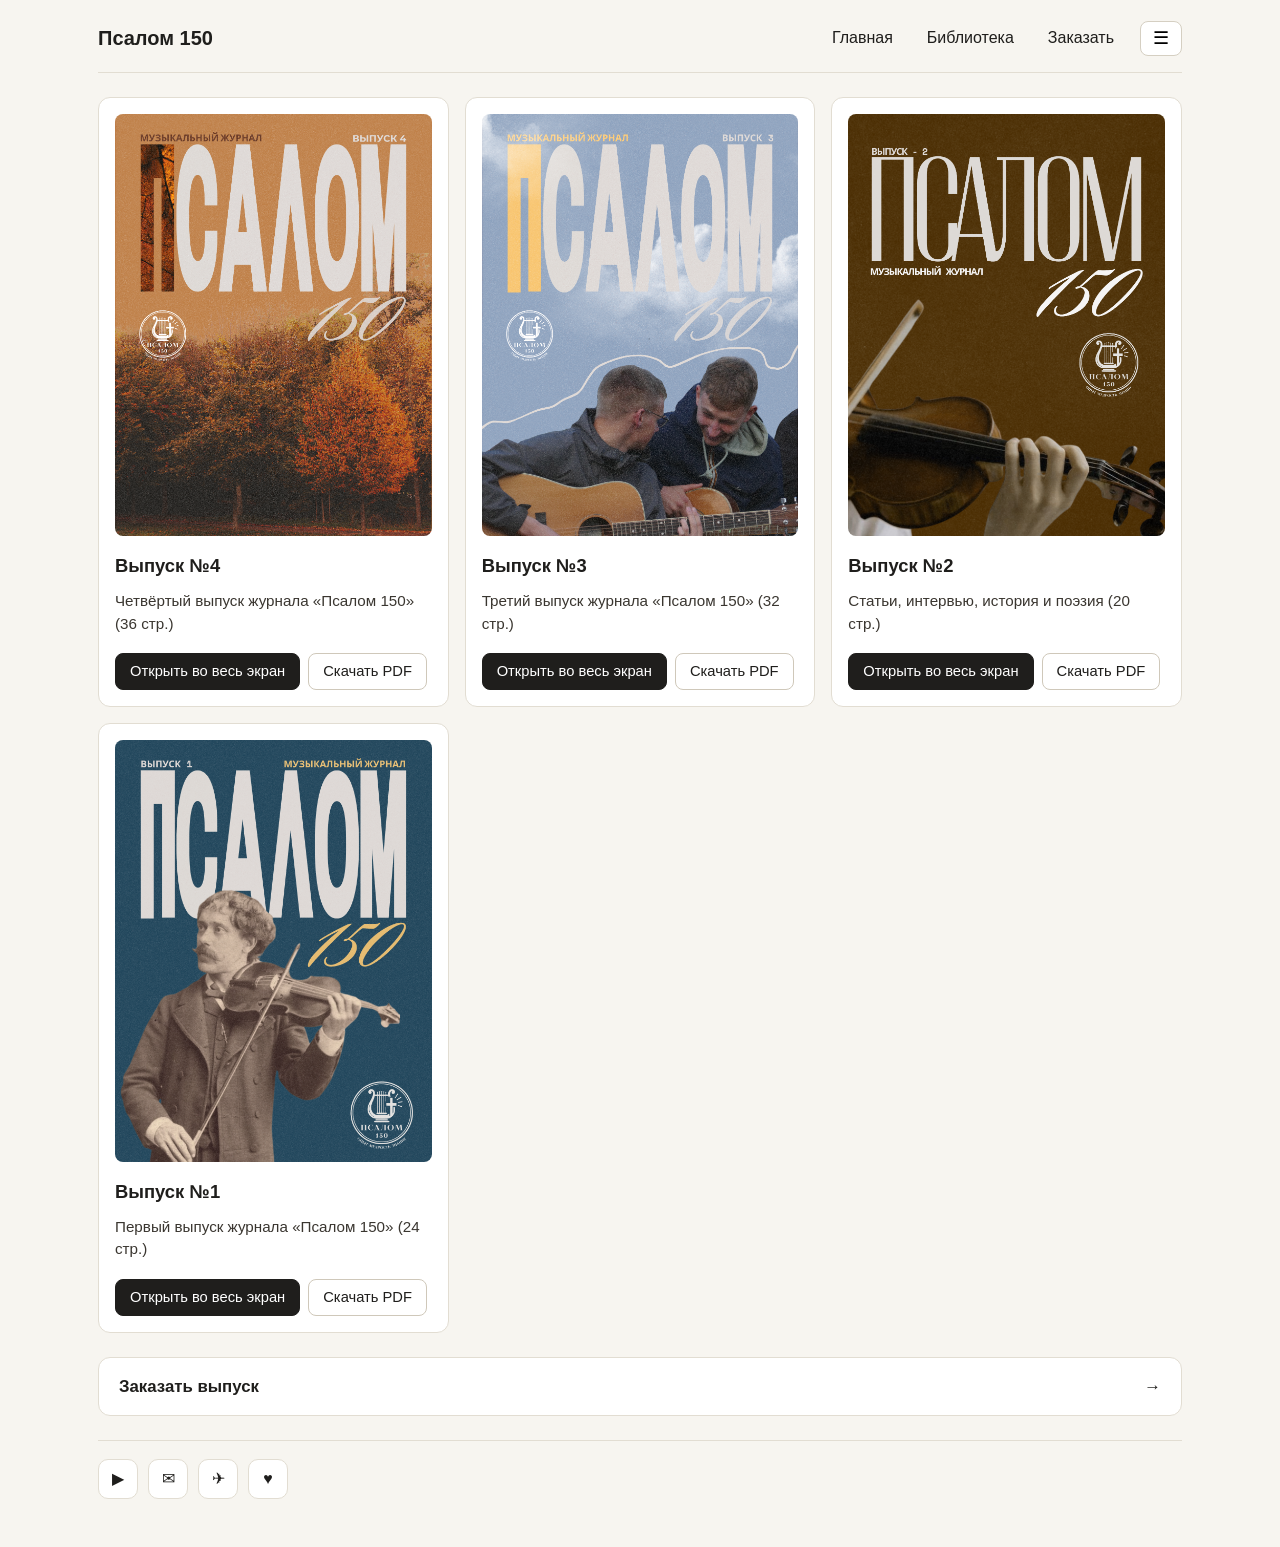
==== commit b5753d1c: "side menu" ====
--- a/index.html
+++ b/index.html
@@ -22,9 +22,10 @@
     </div>
     <div class="drawer-group">
       <div class="drawer-label">Выпуски</div>
-      <button type="button" class="drawer-link drawer-btn-link" data-open-issue="3"><span>Выпуск №3</span><span>#3</span></button>
-      <button type="button" class="drawer-link drawer-btn-link" data-open-issue="2"><span>Выпуск №2</span><span>#2</span></button>
-      <button type="button" class="drawer-link drawer-btn-link" data-open-issue="1"><span>Выпуск №1</span><span>#1</span></button>
+      <a class="drawer-link" href="issue-4.html"><span>Выпуск №4</span><span>#4</span></a>
+      <a class="drawer-link" href="issue-3.html"><span>Выпуск №3</span><span>#3</span></a>
+      <a class="drawer-link" href="issue-2.html"><span>Выпуск №2</span><span>#2</span></a>
+      <a class="drawer-link" href="issue-1.html"><span>Выпуск №1</span><span>#1</span></a>
     </div>
   </aside>
 
--- a/styles.css
+++ b/styles.css
@@ -154,10 +154,13 @@
   display: flex;
   gap: 8px;
   flex-wrap: wrap;
+  align-items: center;
 }
 
 .btn {
-  display: inline-block;
+  display: inline-flex;
+  align-items: center;
+  justify-content: center;
   padding: 8px 14px;
   border-radius: 8px;
   border: 1px solid #1f1e1c;
@@ -165,13 +168,25 @@
   color: #fff;
   text-decoration: none;
   font-size: 0.92rem;
+  line-height: 1.25;
   cursor: pointer;
+  white-space: nowrap;
 }
 
 .btn:hover {
   opacity: 0.9;
 }
 
+.btn-secondary {
+  background: #fff;
+  color: #1f1e1c;
+  border-color: #cfc8ba;
+}
+
+.btn-secondary:hover {
+  background: #f3efe6;
+  opacity: 1;
+}
 /* Боковое меню */
 .drawer-backdrop {
   display: none;
@@ -242,7 +257,7 @@
   border-bottom: 1px solid #f0ece3;
 }
 
-/* Модальное окно чтения */
+/* Модальное окно чтения и предпросмотра аккордов */
 .reader-modal {
   display: none;
   position: fixed;
@@ -302,26 +317,72 @@
   white-space: pre-line;
 }
 
+.reader-body:empty::before {
+  content: "Материал представлен в виде нот, аккордов и PDF-файлов.";
+  display: block;
+  padding: 16px 18px;
+  border: 1px solid #e2ddd2;
+  border-radius: 10px;
+  background: #faf8f4;
+  color: #575249;
+  font-size: 0.96rem;
+}
+
 .reader-footer {
   border-top: 1px solid #e6e2d8;
   padding-top: 14px;
   display: flex;
   justify-content: flex-end;
+  gap: 8px;
+  flex-wrap: wrap;
   flex-shrink: 0;
 }
 
-@media (max-width: 640px) {
-  .reader-dialog {
-    width: 96vw;
-    height: 94vh;
-    max-height: 94vh;
-    margin: 3vh auto;
-    padding: 16px;
-  }
-
-  .top-links {
-    display: none;
-  }
+/* Блок аккордов и предпросмотра страниц */
+.chords-sheet-block {
+  margin: 14px 0;
+  padding: 14px;
+  border: 1px solid #e2ddd2;
+  border-radius: 12px;
+  background: #faf8f4;
+}
+
+.chords-image-trigger {
+  display: block;
+  width: 100%;
+  padding: 0;
+  border: 1px solid #e2ddd2;
+  border-radius: 10px;
+  overflow: hidden;
+  background: #fff;
+  cursor: zoom-in;
+  transition: box-shadow 0.15s ease, border-color 0.15s ease;
+}
+
+.chords-image-trigger:hover {
+  border-color: #bfb7a6;
+  box-shadow: 0 6px 18px rgba(0, 0, 0, 0.08);
+}
+
+.chords-image-trigger img {
+  display: block;
+  max-width: 100%;
+  width: 100%;
+  height: auto;
+  object-fit: contain;
+}
+
+.chords-sheet-note {
+  margin: 10px 0 0;
+  font-size: 0.92rem;
+  color: #575249;
+}
+
+.chords-sheet-actions {
+  margin-top: 12px;
+  display: flex;
+  gap: 8px;
+  flex-wrap: wrap;
 }
 
 .drawer-btn-link {
@@ -361,6 +422,7 @@
   display: block;
 }
 
+/* Полноэкранный просмотрщик выпусков */
 .issue-viewer {
   display: none;
   position: fixed;
@@ -462,12 +524,12 @@
 }
 
 .issue-viewer-pages {
-  display: flex;
+  display: inline-flex;
   align-items: center;
   justify-content: center;
   gap: 14px;
   margin: auto;
-  flex-shrink: 0;
+  transition: transform 0.16s ease-out;
 }
 
 .issue-page-image {
@@ -496,34 +558,27 @@
 
 .issue-viewer-stage.is-zoomed {
   display: block;
+  text-align: left;
   overflow: auto;
-  padding: 32px;
+  user-select: none;
 }
 
 .issue-viewer-stage.is-zoomed .issue-viewer-pages {
+  display: inline-flex;
+}
+
+.issue-viewer-stage.is-zoomed .issue-page-image {
+  display: inline-block;
   margin: 0;
-  justify-content: flex-start;
-  align-items: flex-start;
-}
-
-.issue-viewer-stage.is-zoomed .issue-page-image {
-  max-width: none;
-  max-height: none;
+  vertical-align: middle;
   cursor: grab;
+  flex-shrink: 0;
+  transition: none;
 }
 
 .issue-viewer-stage.is-zoomed .issue-page-image:active,
-.issue-viewer-stage.is-zoomed.is-dragging,
 .issue-viewer-stage.is-zoomed.is-dragging .issue-page-image {
   cursor: grabbing;
-}
-
-@media (max-width: 768px) {
-  .issue-viewer-stage.spread-mode .issue-page-image,
-  .issue-viewer-stage.single-slot .issue-page-image {
-    max-width: 94vw;
-    max-height: calc(100vh - 56px);
-  }
 }
 
 .issue-viewer-status {
@@ -543,6 +598,193 @@
   display: none;
 }
 
-.issue-viewer-status:empty {
+/* Баннер заказа на главной и соцсети */
+.order-banner {
+  margin-top: 24px;
+}
+
+.order-banner-link {
+  display: flex;
+  justify-content: space-between;
+  align-items: center;
+  padding: 16px 20px;
+  background: #fff;
+  border: 1px solid #e2ddd2;
+  border-radius: 12px;
+  text-decoration: none;
+  font-weight: 600;
+  font-size: 1.05rem;
+  transition: transform 0.15s ease, box-shadow 0.15s ease, background 0.15s ease;
+}
+
+.order-banner-link:hover {
+  background: #faf8f4;
+  transform: translateY(-1px);
+  box-shadow: 0 6px 18px rgba(0, 0, 0, 0.05);
+}
+
+.social-bar {
+  margin-top: 24px;
+  padding-top: 18px;
+  border-top: 1px solid #e2ddd2;
+  display: flex;
+  gap: 10px;
+  flex-wrap: wrap;
+}
+
+.social-icon-btn {
+  display: inline-flex;
+  align-items: center;
+  justify-content: center;
+  width: 40px;
+  height: 40px;
+  border-radius: 10px;
+  background: #fff;
+  border: 1px solid #e2ddd2;
+  text-decoration: none;
+  font-size: 1rem;
+  transition: background 0.15s ease, border-color 0.15s ease;
+}
+
+.social-icon-btn:hover {
+  background: #eae5da;
+  border-color: #cfc8ba;
+}
+
+/* Страница заказа (order.html) */
+.muted {
+  color: #666055;
+}
+
+.offers-grid {
+  display: grid;
+  grid-template-columns: repeat(auto-fit, minmax(230px, 1fr));
+  gap: 16px;
+  margin-bottom: 24px;
+}
+
+.offer-card {
+  background: #fff;
+  border: 1px solid #e2ddd2;
+  border-radius: 12px;
+  padding: 18px;
+  display: flex;
+  flex-direction: column;
+  gap: 8px;
+}
+
+.offer-price {
+  font-size: 1.45rem;
+  font-weight: 700;
+  color: #1f1e1c;
+}
+
+.order-panel {
+  background: #fff;
+  border: 1px solid #e2ddd2;
+  border-radius: 12px;
+  padding: 22px;
+}
+
+.order-panel h2 {
+  margin: 0 0 18px;
+}
+
+.form-grid {
+  display: grid;
+  grid-template-columns: repeat(2, minmax(0, 1fr));
+  gap: 16px;
+  margin-bottom: 16px;
+}
+
+.form-grid label {
+  display: block;
+  font-size: 0.9rem;
+  font-weight: 600;
+  margin-bottom: 6px;
+}
+
+.form-grid input,
+.form-grid select,
+.form-grid textarea {
+  width: 100%;
+  padding: 10px 12px;
+  border: 1px solid #cfc8ba;
+  border-radius: 8px;
+  background: #fff;
+  color: #1f1e1c;
+  font: inherit;
+  font-size: 0.95rem;
+}
+
+.form-grid input:focus,
+.form-grid select:focus,
+.form-grid textarea:focus {
+  outline: none;
+  border-color: #1f1e1c;
+  background: #fdfcf9;
+}
+
+.form-grid textarea {
+  min-height: 44px;
+  resize: vertical;
+}
+
+.estimate-box {
+  background: #faf8f4;
+  border: 1px solid #e2ddd2;
+  border-radius: 10px;
+  padding: 14px 16px;
+  margin-bottom: 18px;
+  display: flex;
+  flex-direction: column;
+  gap: 4px;
+}
+
+.estimate-total {
+  font-size: 1.12rem;
+  font-weight: 700;
+}
+
+.status-msg {
+  margin-top: 12px;
+  font-size: 0.94rem;
+  color: #3a3630;
+}
+
+.status-msg:empty {
   display: none;
+}
+
+@media (max-width: 640px) {
+  .reader-dialog {
+    width: 96vw;
+    height: 94vh;
+    max-height: 94vh;
+    margin: 3vh auto;
+    padding: 16px;
+  }
+
+  .top-links {
+    display: none;
+  }
+  
+  .form-grid {
+    grid-template-columns: 1fr;
+  }
+
+  .order-panel {
+    padding: 16px;
+  }
+}
+
+@media (max-width: 480px) {
+  .entry-actions .btn {
+    padding: 7px 10px;
+    font-size: 0.85rem;
+  }
+
+  .chords-sheet-block {
+    padding: 10px;
+  }
 }
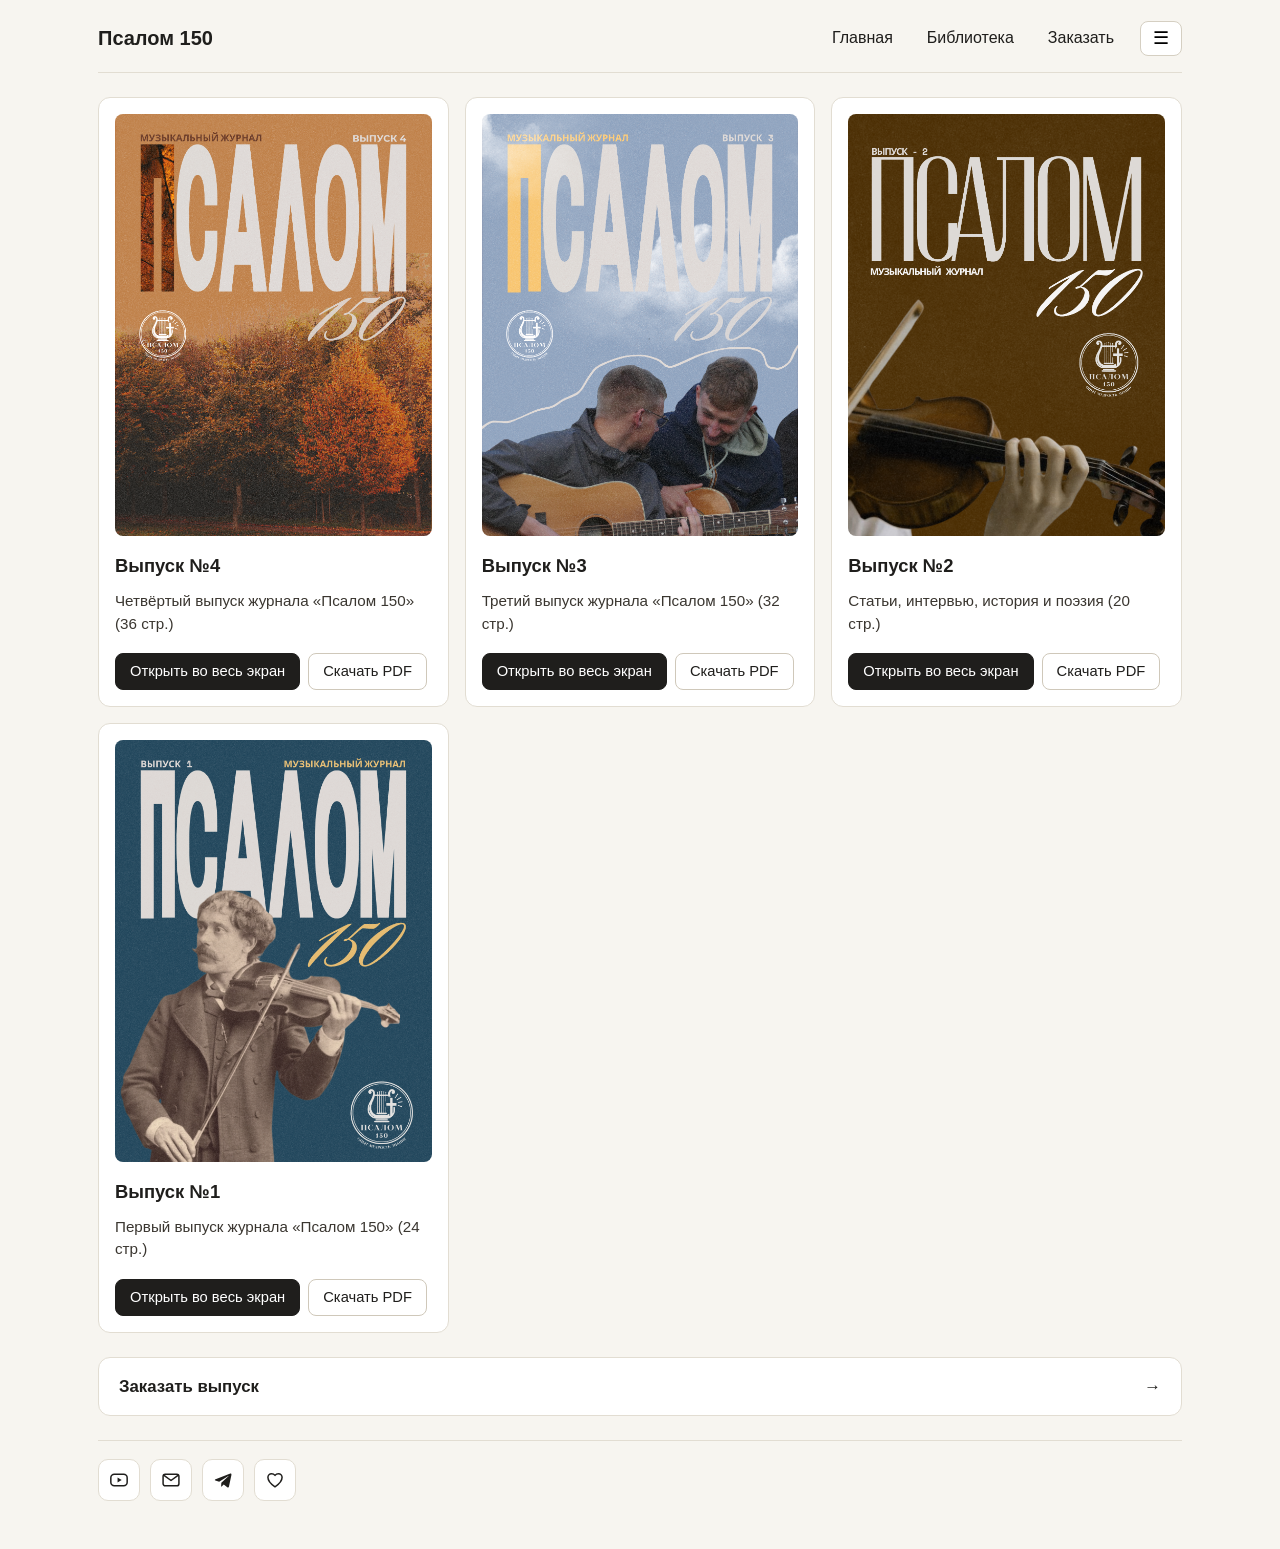
==== commit d669a2bd: "icons" ====
--- a/index.html
+++ b/index.html
@@ -53,11 +53,29 @@
       </a>
     </section>
 
-    <footer class="social-bar" aria-label="Соцсети и контакты">
-      <a class="social-icon-btn" href="https://www.youtube.com/@Psalm150-DVJS" target="_blank" rel="noopener noreferrer" aria-label="YouTube" title="YouTube">▶</a>
-      <a class="social-icon-btn" href="mailto:Psalm150dvjs@gmail.com" aria-label="Почта" title="Почта">✉</a>
-      <a class="social-icon-btn" href="https://t.me/Psalm150DSVJ" target="_blank" rel="noopener noreferrer" aria-label="Telegram" title="Telegram">✈</a>
-      <a class="social-icon-btn" href="#support" aria-label="Поддержка (скоро)" title="Поддержка (заглушка)">♥</a>
+   <footer class="social-bar" aria-label="Соцсети и контакты">
+      <a class="social-icon-btn" href="https://www.youtube.com/@Psalm150-DVJS" target="_blank" rel="noopener noreferrer" aria-label="YouTube" title="YouTube">
+        <svg class="social-svg" viewBox="0 0 24 24" width="20" height="20" aria-hidden="true">
+          <rect x="2.2" y="5.2" width="19.6" height="13.6" rx="4.2" fill="none" stroke="currentColor" stroke-width="1.8" />
+          <path d="M10.3 9.1L15.2 12L10.3 14.9V9.1Z" fill="currentColor" />
+        </svg>
+      </a>
+      <a class="social-icon-btn" href="mailto:Psalm150dvjs@gmail.com" aria-label="Почта" title="Почта (Gmail)">
+        <svg class="social-svg" viewBox="0 0 24 24" width="20" height="20" aria-hidden="true">
+          <rect x="2.5" y="5" width="19" height="14" rx="2.6" fill="none" stroke="currentColor" stroke-width="1.8" />
+          <path d="M3.6 6.4L12 12.6L20.4 6.4" fill="none" stroke="currentColor" stroke-width="1.8" stroke-linecap="round" stroke-linejoin="round" />
+        </svg>
+      </a>
+      <a class="social-icon-btn" href="https://t.me/Psalm150DSVJ" target="_blank" rel="noopener noreferrer" aria-label="Telegram" title="Telegram">
+        <svg class="social-svg" viewBox="0 0 24 24" width="20" height="20" aria-hidden="true">
+          <path d="M20.8 4.2L3.1 11.1C1.9 11.6 1.9 12.3 2.9 12.6L7.4 14L17.9 7.4C18.4 7.1 18.8 7.3 18.5 7.6L10 15.3L9.7 20.1C10.2 20.1 10.4 19.9 10.7 19.6L12.9 17.5L17.5 20.9C18.3 21.3 18.9 21.1 19.1 20.1L22.1 5.9C22.4 4.7 21.7 3.9 20.8 4.2Z" fill="currentColor" />
+        </svg>
+      </a>
+      <a class="social-icon-btn" href="#support" aria-label="Поддержка (скоро)" title="Поддержка (заглушка)">
+        <svg class="social-svg" viewBox="0 0 24 24" width="20" height="20" aria-hidden="true">
+          <path d="M12 20.2C12 20.2 3.5 14.7 3.5 8.8C3.5 6.3 5.5 4.4 7.9 4.4C9.5 4.4 11 5.2 12 6.5C13 5.2 14.5 4.4 16.1 4.4C18.5 4.4 20.5 6.3 20.5 8.8C20.5 14.7 12 20.2 12 20.2Z" fill="none" stroke="currentColor" stroke-width="1.8" stroke-linejoin="round" />
+        </svg>
+      </a>
     </footer>
   </div>
 
--- a/styles.css
+++ b/styles.css
@@ -636,19 +636,27 @@
   display: inline-flex;
   align-items: center;
   justify-content: center;
-  width: 40px;
-  height: 40px;
+  width: 42px;
+  height: 42px;
   border-radius: 10px;
   background: #fff;
+  color: #1f1e1c;
   border: 1px solid #e2ddd2;
   text-decoration: none;
-  font-size: 1rem;
-  transition: background 0.15s ease, border-color 0.15s ease;
+  transition: background 0.15s ease, border-color 0.15s ease, transform 0.15s ease;
 }
 
 .social-icon-btn:hover {
   background: #eae5da;
   border-color: #cfc8ba;
+  transform: translateY(-1px);
+}
+
+.social-svg {
+  width: 20px;
+  height: 20px;
+  display: block;
+  flex-shrink: 0;
 }
 
 /* Страница заказа (order.html) */
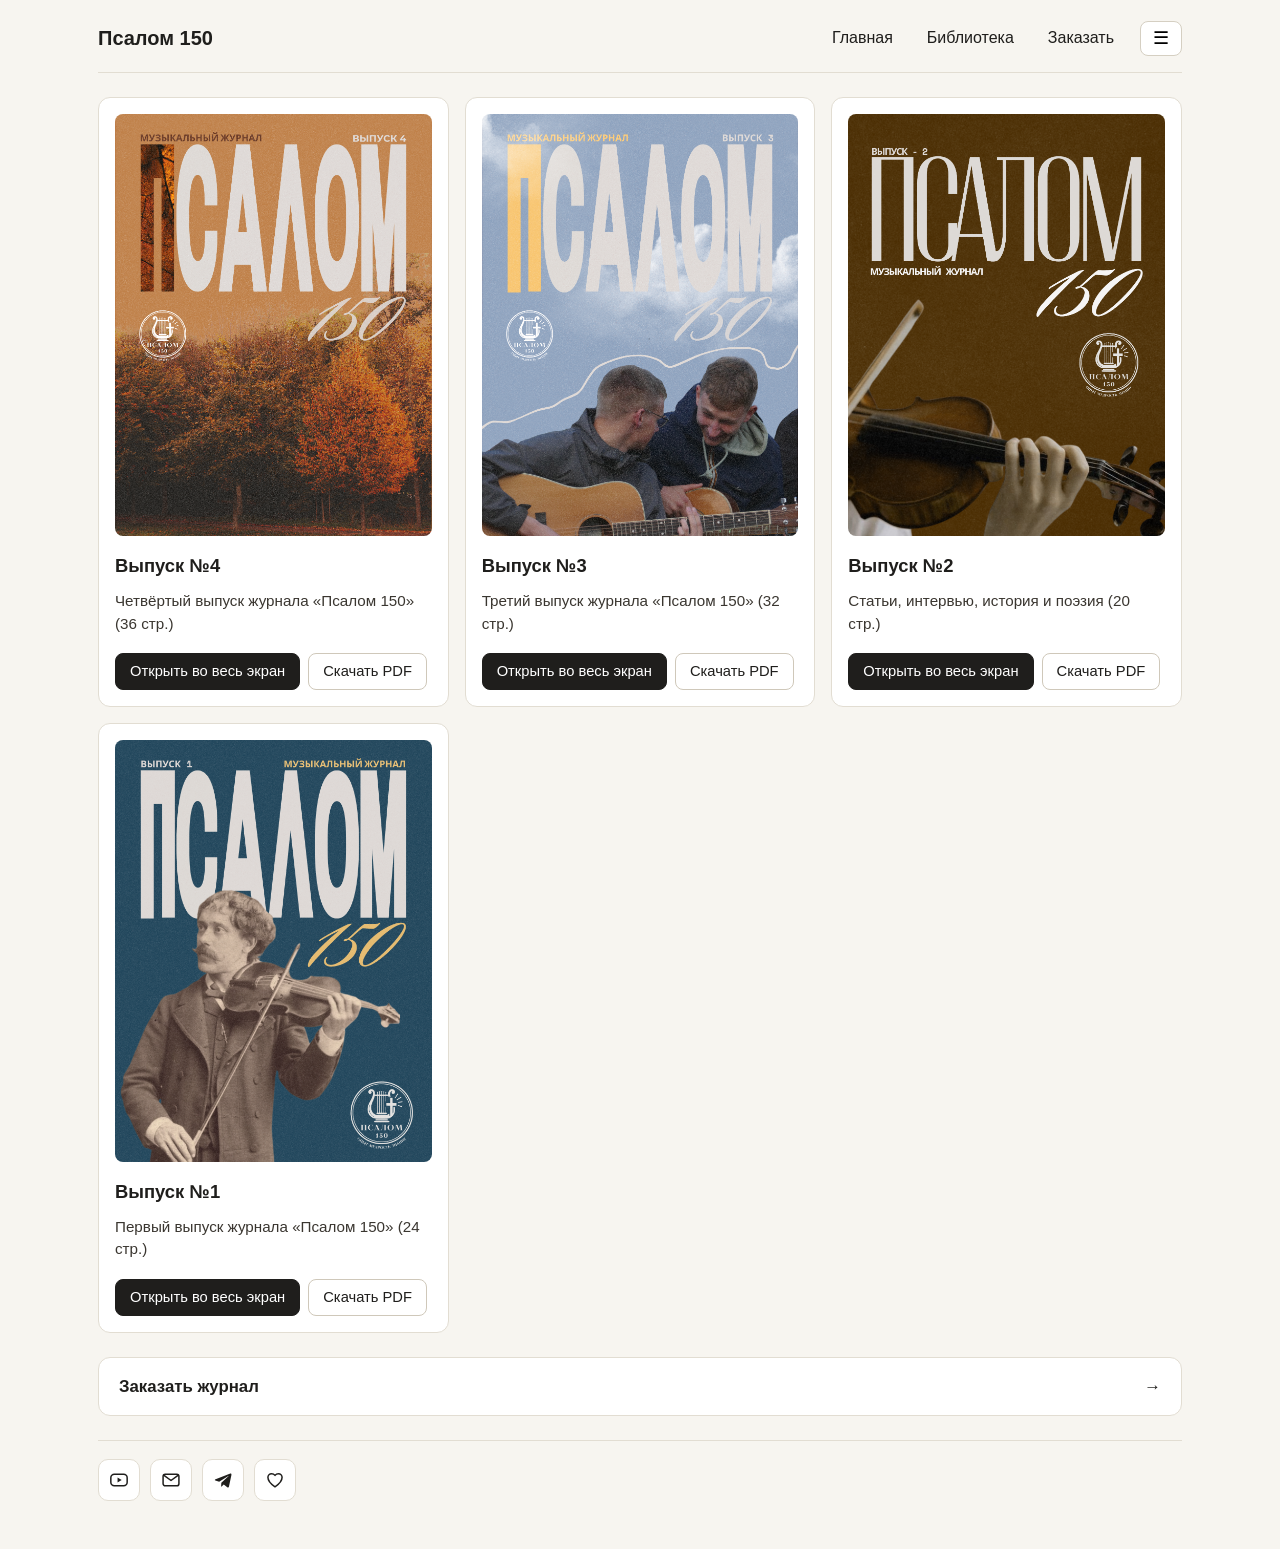
==== commit c2d4f91c: "стихи/песни/заказать журнал" ====
--- a/index.html
+++ b/index.html
@@ -48,7 +48,7 @@
 
     <section class="order-banner" aria-label="Заказать выпуск">
       <a class="order-banner-link" href="order.html">
-        <span>Заказать выпуск</span>
+        <span>Заказать журнал</span>
         <span>→</span>
       </a>
     </section>
